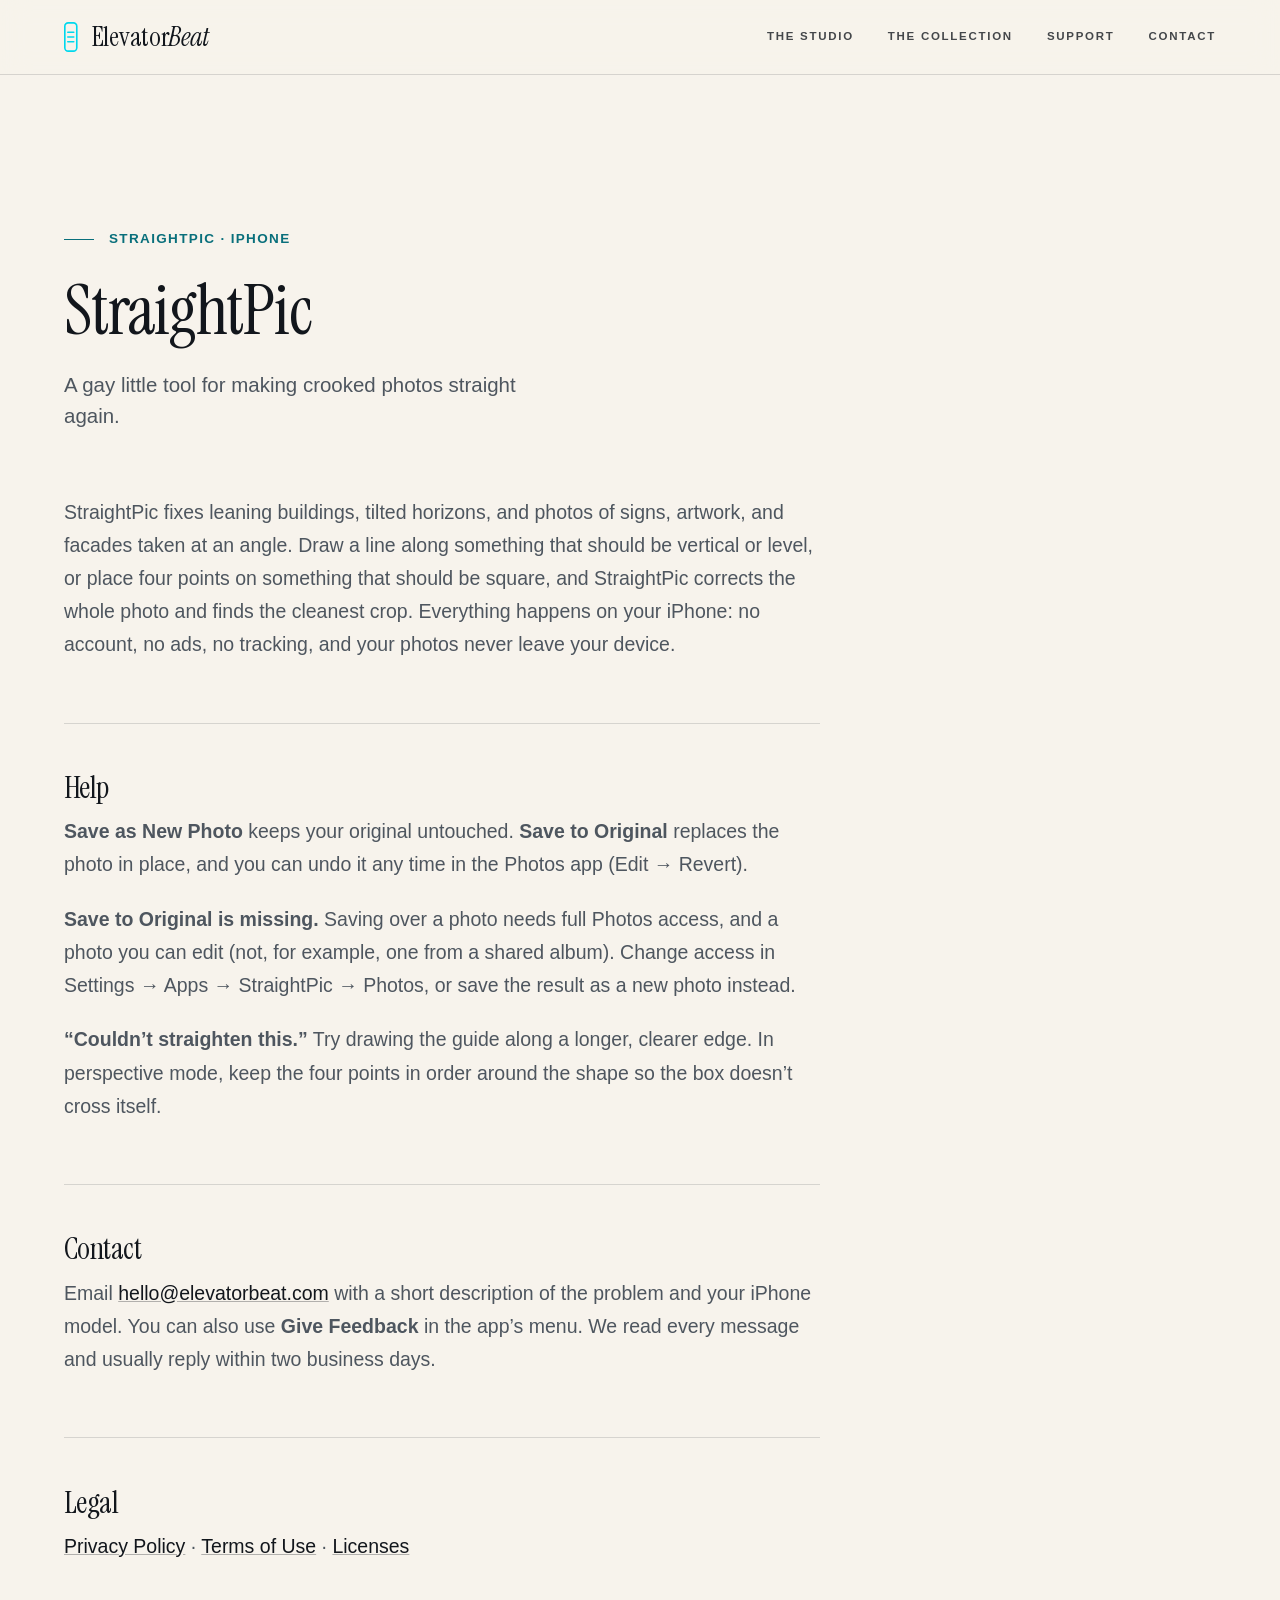
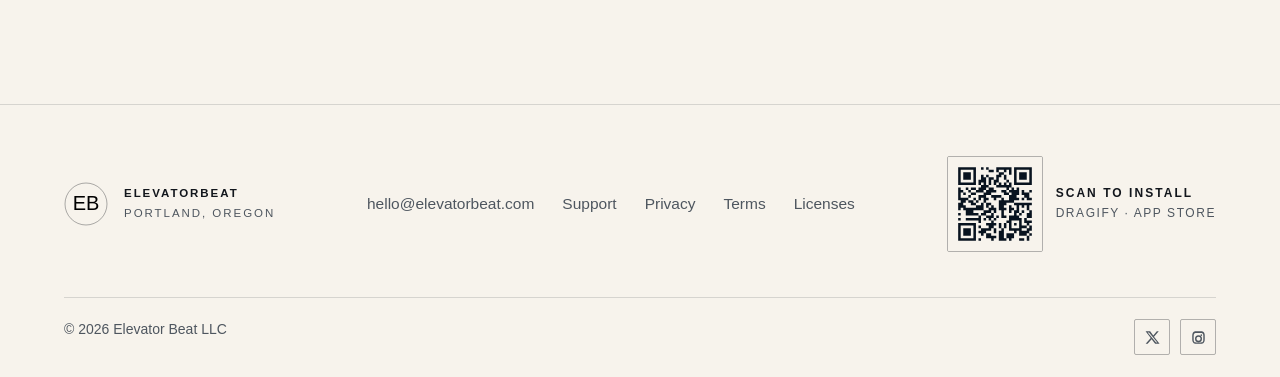
==== straightpic/index.html @ 381d7d74 "StraightPic launch: add product/support page, drop pre-release wording Co-Authored-By: Claude Opus 5" ====
<!doctype html>
<html lang="en">
<head>
  <meta charset="utf-8">
  <meta name="viewport" content="width=device-width, initial-scale=1">
  <meta name="description" content="StraightPic straightens crooked photos on your iPhone: leaning buildings, tilted horizons, skewed perspective. Help, contact, and legal.">
  <title>StraightPic — ElevatorBeat</title>
  <link rel="canonical" href="https://elevatorbeat.com/straightpic/">
  <link rel="icon" type="image/svg+xml" href="../assets/favicon.svg">
  <link rel="apple-touch-icon" href="../assets/apple-touch-icon.png">
  <meta name="theme-color" content="#F7F3EC">
  <meta property="og:type" content="website">
  <meta property="og:url" content="https://elevatorbeat.com/straightpic/">
  <meta property="og:site_name" content="ElevatorBeat">
  <meta property="og:title" content="StraightPic">
  <meta property="og:description" content="A gay little tool for making crooked photos straight again.">
  <meta property="og:image" content="https://elevatorbeat.com/assets/og-image.jpg">
  <meta property="og:image:width" content="1200">
  <meta property="og:image:height" content="630">
  <meta name="twitter:card" content="summary_large_image">
  <meta name="twitter:title" content="StraightPic">
  <meta name="twitter:description" content="A gay little tool for making crooked photos straight again.">
  <meta name="twitter:image" content="https://elevatorbeat.com/assets/og-image.jpg">
  <link rel="preload" as="font" type="font/woff2" href="../assets/fonts/instrument-serif-latin.woff2" crossorigin>
  <link rel="stylesheet" href="../styles.css?v=20260804a">
  <script defer src="../script.js?v=20260804a"></script>
</head>
<body>
  <a class="skip-link" href="#main">Skip to content</a>

  <header class="site-header is-solid" data-header>
    <div class="container nav-shell">
      <a class="brand" href="../index.html" aria-label="ElevatorBeat home">
        <svg class="brand-mark" viewBox="0 0 20 44" fill="none" stroke="var(--cyan)"
             stroke-width="2.4" stroke-linecap="round" aria-hidden="true">
          <rect x="1.2" y="1.2" width="17.6" height="41.6" rx="5"/>
          <path d="M5.6 15h8.8M5.6 22h8.8M5.6 29h8.8"/>
        </svg>
        <span class="brand-name">Elevator<em>Beat</em></span>
      </a>
      <button class="menu-toggle" type="button" aria-expanded="false" aria-controls="site-nav" data-menu-toggle>
        <span></span><span></span><span></span>
        <span class="sr-only">Open navigation</span>
      </button>
      <nav class="site-nav" id="site-nav" aria-label="Primary navigation" data-nav>
        <a href="../index.html#studio">The studio</a>
        <a href="../index.html#collection">The collection</a>
        <a href="../support.html">Support</a>
        <a href="../contact.html">Contact</a>
      </nav>
    </div>
  </header>

  <main id="main">
    <section class="page-hero">
      <div class="container">
        <p class="eyebrow">StraightPic &middot; iPhone</p>
        <h1 class="display-l">StraightPic</h1>
        <p class="lede">A gay little tool for making crooked photos straight again.</p>
      </div>
    </section>

    <section class="page-body container">
      <p>StraightPic fixes leaning buildings, tilted horizons, and photos of signs, artwork, and facades taken at an angle. Draw a line along something that should be vertical or level, or place four points on something that should be square, and StraightPic corrects the whole photo and finds the cleanest crop. Everything happens on your iPhone: no account, no ads, no tracking, and your photos never leave your device.</p>

      <h2 id="help">Help</h2>
      <p><strong>Save as New Photo</strong> keeps your original untouched. <strong>Save to Original</strong> replaces the photo in place, and you can undo it any time in the Photos app (Edit &rarr; Revert).</p>
      <p><strong>Save to Original is missing.</strong> Saving over a photo needs full Photos access, and a photo you can edit (not, for example, one from a shared album). Change access in Settings &rarr; Apps &rarr; StraightPic &rarr; Photos, or save the result as a new photo instead.</p>
      <p><strong>&ldquo;Couldn&rsquo;t straighten this.&rdquo;</strong> Try drawing the guide along a longer, clearer edge. In perspective mode, keep the four points in order around the shape so the box doesn&rsquo;t cross itself.</p>

      <h2 id="contact">Contact</h2>
      <p>Email <a href="mailto:hello@elevatorbeat.com">hello@elevatorbeat.com</a> with a short description of the problem and your iPhone model. You can also use <strong>Give Feedback</strong> in the app&rsquo;s menu. We read every message and usually reply within two business days.</p>

      <h2 id="legal">Legal</h2>
      <p><a href="privacy/">Privacy Policy</a> &middot; <a href="terms/">Terms of Use</a> &middot; <a href="open-source/">Licenses</a></p>
    </section>
  </main>

  <footer class="site-footer">
    <div class="container footer-bar">
      <a class="footer-brand" href="../index.html">
        <svg class="monogram" viewBox="0 0 44 44" aria-hidden="true">
          <circle cx="22" cy="22" r="21" fill="none" stroke="currentColor" stroke-opacity=".34"/>
          <text x="22" y="27.6" text-anchor="middle">EB</text>
        </svg>
        <span class="footer-brand-text">
          ElevatorBeat
          <span>Portland, Oregon</span>
        </span>
      </a>

      <nav class="footer-links" aria-label="Footer">
        <a href="mailto:hello@elevatorbeat.com">hello@elevatorbeat.com</a>
        <a href="../support.html">Support</a>
        <a href="privacy/">Privacy</a>
        <a href="terms/">Terms</a>
        <a href="open-source/">Licenses</a>
      </nav>

      <!-- Same href twice: the button for a phone, the code for a desk.
           See "The install action" in styles.css. -->
      <a class="btn btn-outline btn-sm footer-action install-btn" href="https://apps.apple.com/us/app/dragify-drag-queen-face-swap/id6756401226" target="_blank" rel="noopener">
        <svg class="apple-icon" viewBox="0 0 384 512" aria-hidden="true"><path d="M318.7 268.7c-.2-36.7 16.4-64.4 50-84.8-18.8-26.9-47.2-41.7-84.7-44.6-35.5-2.8-74.3 20.7-88.5 20.7-15 0-49.4-19.7-76.4-19.7C63.3 141.2 4 184.8 4 273.5q0 39.3 14.4 81.2c12.8 36.7 59 126.7 107.2 125.2 25.2-.6 43-17.9 75.8-17.9 31.8 0 48.3 17.9 76.4 17.9 48.6-.7 90.4-82.5 102.6-119.3-65.2-30.7-61.7-90-61.7-91.9zm-56.6-164.2c27.3-32.4 24.8-61.9 24-72.5-24.1 1.4-52 16.4-67.9 34.9-17.5 19.8-27.8 44.3-25.6 71.9 26.1 2 49.9-11.4 69.5-34.3z"/></svg>
        App Store <span aria-hidden="true">&nearr;</span>
      </a>
      <a class="footer-action install-qr" href="https://apps.apple.com/us/app/dragify-drag-queen-face-swap/id6756401226" target="_blank" rel="noopener">
        <img src="../assets/img/qr-dragify.svg" width="96" height="96" alt="" loading="lazy">
        <span class="install-qr-text">Scan to install<span>Dragify &middot; App&nbsp;Store</span></span>
      </a>
    </div>
    <div class="container footer-bottom">
      <p>&copy; 2026 Elevator Beat LLC</p>
      <div class="footer-social">
        <a href="https://x.com/elevatorbeat" target="_blank" rel="noopener" aria-label="ElevatorBeat on X">
          <svg viewBox="0 0 24 24" aria-hidden="true"><path d="M18.9 2H22l-7.6 8.7L23.3 22h-7.1l-5.6-7.3L4.2 22H1l8.2-9.4L.9 2H8.2l5 6.7L18.9 2Zm-1.2 18h1.9L6.4 4H4.3l13.4 16Z"/></svg>
        </a>
        <a href="https://instagram.com/elevatorbeat" target="_blank" rel="noopener" aria-label="ElevatorBeat on Instagram">
          <svg viewBox="0 0 24 24" aria-hidden="true"><path d="M12 2c2.7 0 3.06.01 4.12.06 1.06.05 1.79.22 2.43.47.66.26 1.22.6 1.77 1.16.5.5.87 1.05 1.16 1.77.25.64.42 1.37.47 2.43C21.99 8.94 22 9.3 22 12s-.01 3.06-.06 4.12c-.05 1.06-.22 1.79-.47 2.43a4.9 4.9 0 0 1-1.16 1.77c-.5.5-1.05.87-1.77 1.16-.64.25-1.37.42-2.43.47C14.94 21.99 14.58 22 12 22s-3.06-.01-4.12-.06c-1.06-.05-1.79-.22-2.43-.47a4.9 4.9 0 0 1-1.77-1.16 4.9 4.9 0 0 1-1.16-1.77c-.25-.64-.42-1.37-.47-2.43C2.01 15.06 2 14.7 2 12s.01-3.06.06-4.12c.05-1.06.22-1.79.47-2.43a4.9 4.9 0 0 1 1.16-1.77c.5-.5 1.05-.87 1.77-1.16.64-.25 1.37-.42 2.43-.47C8.94 2.01 9.3 2 12 2Zm0 2.7c-2.65 0-2.98.01-4.02.06-.87.04-1.34.18-1.65.3-.42.16-.71.36-1.02.67-.31.31-.5.6-.67 1.02-.12.31-.26.78-.3 1.65-.05 1.04-.06 1.37-.06 4.02s.01 2.98.06 4.02c.04.87.18 1.34.3 1.65.16.42.36.71.67 1.02.31.31.6.5 1.02.67.31.12.78.26 1.65.3 1.04.05 1.37.06 4.02.06s2.98-.01 4.02-.06c.87-.04 1.34-.18 1.65-.3.42-.16.71-.36 1.02-.67.31-.31.5-.6.67-1.02.12-.31.26-.78.3-1.65.05-1.04.06-1.37.06-4.02s-.01-2.98-.06-4.02c-.04-.87-.18-1.34-.3-1.65a2.7 2.7 0 0 0-.67-1.02 2.7 2.7 0 0 0-1.02-.67c-.31-.12-.78-.26-1.65-.3-1.04-.05-1.37-.06-4.02-.06Zm0 3.7a5.6 5.6 0 1 1 0 11.2 5.6 5.6 0 0 1 0-11.2Zm0 2.3a3.3 3.3 0 1 0 0 6.6 3.3 3.3 0 0 0 0-6.6Zm5.8-2.5a1.3 1.3 0 1 1-2.6 0 1.3 1.3 0 0 1 2.6 0Z"/></svg>
        </a>
      </div>
    </div>
  </footer>
</body>
</html>
---- styles.css ----
/* ==========================================================================
   ElevatorBeat — one design system for the whole site.

   THE STRUCTURAL DECISION
   -----------------------
   The page has two grounds, not one. Warm white is the primary canvas: it is
   where the work is explained, catalogued and read. Midnight is reserved for
   the architecture — full-frame, edge to edge, cut like film.

   Both are expressed through THE SAME custom properties. `:root` carries the
   paper palette; `.on-dark` overrides those properties in place. Every
   component below — eyebrows, rules, captions, buttons, plates, the rail —
   reads `var(--ground)` / `var(--text)` / `var(--accent)` and therefore works
   on either ground with no duplicate rulesets. Adding a section means picking
   a ground, not writing a second theme.

   Cyan is an annotation, not a brand wash: hairlines, ticks, the compare
   handle, the rail car, focus rings. On paper the primary button is ink,
   because a cyan button on cream is a SaaS reflex, not a studio one. Copper
   comes out of the elevator lighting and appears only as rules and numerals.
   Anything else saturated on this page is product artwork.
   ========================================================================== */

/* Instrument Serif, self-hosted (SIL Open Font License 1.1) — headlines only.
   Two 15 KB files rather than a webfont service: no third-party connection on
   the critical path, and the display face is the only thing that needs one.
   Body copy uses the platform UI sans, which is already resident. */
@font-face {
  font-family: "Instrument Serif";
  font-style: normal;
  font-weight: 400;
  font-display: swap;
  src: url("assets/fonts/instrument-serif-latin.woff2") format("woff2");
  unicode-range: U+0000-00FF, U+0131, U+0152-0153, U+02BB-02BC, U+02C6, U+02DA,
    U+02DC, U+2000-206F, U+2074, U+20AC, U+2122, U+2191, U+2193, U+2212, U+2215, U+FEFF, U+FFFD;
}
@font-face {
  font-family: "Instrument Serif";
  font-style: italic;
  font-weight: 400;
  font-display: swap;
  src: url("assets/fonts/instrument-serif-latin-italic.woff2") format("woff2");
  unicode-range: U+0000-00FF, U+0131, U+0152-0153, U+02BB-02BC, U+02C6, U+02DA,
    U+02DC, U+2000-206F, U+2074, U+20AC, U+2122, U+2191, U+2193, U+2212, U+2215, U+FEFF, U+FFFD;
}

:root {
  --font-display: "Instrument Serif", Georgia, "Times New Roman", serif;
  --font-sans: -apple-system, BlinkMacSystemFont, "Segoe UI", Roboto,
    "Helvetica Neue", Arial, sans-serif;

  /* ---- PAPER (primary) ----
     Warm white, never #fff — #fff next to these paintings reads as a hole in
     the page. --ground-sink is the one step down, for quiet panels. */
  --ground: #F7F3EC;
  --ground-sink: #EFE8DD;
  --text: #12161C;              /* 16.3:1 on --ground */
  --text-soft: #4E565F;         /*  6.6:1 on --ground */
  --accent: #096F7B;            /*  5.3:1 on --ground */
  --accent-solid: #12161C;
  --accent-solid-text: #F7F3EC;
  --accent-solid-hover: #2C3440;
  --line: rgba(18, 22, 28, .14);
  --line-strong: rgba(18, 22, 28, .30);

  /* Copper, off the elevator's amber lighting. Rules and numerals only —
     never a fill, never a button, never type at reading size. */
  --copper: #A8672F;

  /* Fixed midnight values, for the places that need dark regardless of the
     current ground (scrims, the arrival header). */
  --midnight: #08131F;
  --midnight-deep: #050C15;
  --ivory: #F3ECE1;
  --cyan: #00D8ED;

  --container: 1240px;
  --page-x: clamp(22px, 5vw, 76px);
  --section-y: clamp(96px, 11vw, 190px);
  --radius: 2px;                /* editorial, not app-store rounded */

  --ease: cubic-bezier(.22, .61, .36, 1);
}

/* ---- MIDNIGHT ----
   Same properties, different values. Everything downstream just works. */
.on-dark {
  --ground: #08131F;
  --ground-sink: #050C15;
  --text: #F3ECE1;              /* 15.9:1 on --ground */
  --text-soft: #A9BACA;         /*  9.4:1 on --ground */
  --accent: #00D8ED;            /* 10.7:1 on --ground */
  /* Ivory, NOT cyan. A big cyan rectangle over a photograph is the generic
     CTA reflex the rest of this system exists to avoid; cyan stays a hairline
     annotation on both grounds, and the solid action is simply the inverse of
     whatever it sits on. */
  --accent-solid: #F3ECE1;
  --accent-solid-text: #050C15;
  --accent-solid-hover: #FFFFFF;
  --line: rgba(243, 236, 225, .16);
  --line-strong: rgba(243, 236, 225, .30);
  --copper: #E0A86A;

  background: var(--ground);
  color: var(--text);
}

*, *::before, *::after { box-sizing: border-box; }
html { scroll-behavior: smooth; -webkit-text-size-adjust: 100%; }
[id] { scroll-margin-top: 96px; }

body {
  margin: 0;
  background: var(--ground);
  color: var(--text);
  font-family: var(--font-sans);
  /* Body copy is information, not texture. At 19/1.62 the reading sizes on this
     page sat close enough to the captions and metadata that a paragraph read as
     another band of grey; a step up in size and a longer leading is what
     separates the two. */
  font-size: 20px;
  line-height: 1.7;
  -webkit-font-smoothing: antialiased;
  -moz-osx-font-smoothing: grayscale;
  /* Nothing on this page is allowed to push the document sideways. */
  overflow-x: clip;
}
img, svg, picture { display: block; max-width: 100%; }
a { color: inherit; }
p { margin: 0 0 1.1em; }
p:last-child { margin-bottom: 0; }
button, a { -webkit-tap-highlight-color: transparent; }

/* ---------- Display tiers ----------
   Four sizes, used deliberately. Tier is chosen by the job a headline is doing,
   not by its heading level, so the semantic outline stays honest.

   The largest tier is spent ONCE per page, on the h1. Used three or four times
   it stops being emphasis and becomes the page's default voice, which is how a
   hierarchy flattens while every individual headline still looks handsome. */
h1, h2, h3, h4 {
  font-family: var(--font-display);
  font-weight: 400;
  line-height: 1.03;
  letter-spacing: -.018em;
  margin: 0 0 .34em;
  text-wrap: balance;
}
.display-xl { font-size: clamp(54px, 8.4vw, 124px); line-height: .98; letter-spacing: -.026em; }
.display-l  { font-size: clamp(40px, 5.4vw, 74px); }
.display-m  { font-size: clamp(32px, 3.5vw, 52px); }
.display-s  { font-size: clamp(23px, 2vw, 29px); line-height: 1.2; letter-spacing: -.008em; }

.lede {
  font-size: clamp(20px, 1.6vw, 25px);
  line-height: 1.5;
  color: var(--text-soft);
  max-width: 44ch;
}
/* 58ch at 19px was a comfortable measure; at 20px it is a long one, so the
   measure comes in as the size goes up. */
.body-copy { max-width: 54ch; color: var(--text-soft); }
.body-copy strong { color: var(--text); font-weight: 600; }

/* Section label. The cyan tick is the smallest instance of the rail motif —
   it marks anywhere the page starts a new floor. */
.eyebrow {
  display: flex;
  align-items: center;
  gap: 15px;
  margin: 0 0 24px;
  font-size: 13.5px;
  font-weight: 600;
  letter-spacing: .1em;
  text-transform: uppercase;
  color: var(--accent);
}
.eyebrow::before {
  content: "";
  flex: none;
  width: 30px;
  height: 1px;
  background: currentColor;
}
.on-dark .eyebrow::before { box-shadow: 0 0 8px rgba(0, 216, 237, .5); }

/* Gallery-label caption. One treatment for every caption on the site, so a
   drag portrait, an architectural frame and a product shot are all annotated
   the same way. */
.caption {
  margin: 14px 0 0;
  font-size: 16px;
  line-height: 1.45;
  color: var(--text-soft);
}
.caption b {
  display: block;
  font-weight: 600;
  font-size: 13.5px;
  letter-spacing: .1em;
  text-transform: uppercase;
  color: var(--text);
}

.container {
  width: min(calc(100% - (2 * var(--page-x))), var(--container));
  margin-inline: auto;
}
.section { padding-block: var(--section-y); }

/* ---------- Accessibility helpers ---------- */
.skip-link {
  position: fixed;
  left: 16px;
  top: 12px;
  z-index: 1000;
  transform: translateY(-180%);
  background: var(--cyan);
  color: var(--midnight-deep);
  padding: 12px 18px;
  border-radius: var(--radius);
  font-weight: 700;
  text-decoration: none;
  transition: transform .2s var(--ease);
}
.skip-link:focus { transform: translateY(0); }
.sr-only {
  position: absolute;
  width: 1px;
  height: 1px;
  padding: 0;
  margin: -1px;
  overflow: hidden;
  clip: rect(0, 0, 0, 0);
  white-space: nowrap;
  border: 0;
}
a:focus-visible,
button:focus-visible,
input:focus-visible,
textarea:focus-visible {
  outline: 2px solid var(--accent);
  outline-offset: 3px;
  border-radius: var(--radius);
}

/* ==========================================================================
   THE PLATE — the one image component
   --------------------------------------------------------------------------
   Every photograph on the site goes through this. The rules are not stylistic
   preferences; each one closes a specific way that a rounded image leaks white
   pixels at its corners:

   - The radius and `overflow: hidden` are on the SAME element. Split across a
     wrapper and a child, the child's square corners poke out of the parent's
     round ones.
   - No border. A 1px stroke plus a radius is precisely where the corner seam
     comes from, because the stroke and the clip antialias on different
     subpixel boundaries. Separation comes from the ground instead.
   - The background is the current ground, so if a sub-pixel of the wrapper
     ever shows through, it is invisible rather than a bright triangle. It is
     never white on a dark section, because `--ground` follows `.on-dark`.
   - `aspect-ratio` makes the box height deterministic, so it always agrees
     with the intrinsic ratio of the file inside it and the image never has to
     letterbox.
   - `isolation: isolate` keeps the clip in its own stacking context, so a
     transform on a sibling can't promote the child out of the clip.

   Full-frame cinematic images set `--plate-radius: 0` — editorial photography
   is not a card.
   ========================================================================== */
.plate {
  position: relative;
  overflow: hidden;
  border-radius: var(--plate-radius, var(--radius));
  background: var(--ground);
  isolation: isolate;
}
.plate > img,
.plate > picture > img {
  width: 100%;
  height: 100%;
  object-fit: cover;
  object-position: var(--focus, 50% 50%);
}
.plate > picture { width: 100%; height: 100%; }

/* A screenshot is the one kind of picture on this site that must not be
   cropped: a phone screen cut to a gallery ratio loses the row that proves it
   is an interface. So the plate takes the capture's own ratio, passed in as
   --ratio, and the radius comes up to something that reads as a device rather
   than as a print. */
.plate--screen {
  aspect-ratio: var(--ratio, 3 / 4);
  --plate-radius: 14px;
  background: var(--ground-sink);
}

/* ---------- Buttons — one system, three weights ----------
   Every action on the site is tracked uppercase at one size. That is what makes
   a button read as building signage rather than as a web control, and it is why
   the label never needs to be bigger to carry weight — the letterspacing does
   the work.

   SOLID is spent once per page, on the arrival. OUTLINE is the working action
   everywhere else: a hairline box, which is the same annotation vocabulary as
   the rail and the plan drawing. QUIET is a text action with a rule under it.

   All three invert per ground through --accent-solid / --text / --line-strong,
   so there is one button system, not a light set and a dark set. */
.button-row {
  display: flex;
  flex-wrap: wrap;
  align-items: center;
  gap: 16px;
  margin-top: 38px;
}
.btn {
  display: inline-flex;
  align-items: center;
  justify-content: center;
  gap: 11px;
  min-height: 54px;
  padding: 0 28px;
  border: 1px solid transparent;
  border-radius: var(--radius);
  font-family: var(--font-sans);
  font-size: 13px;
  font-weight: 600;
  letter-spacing: .13em;
  text-transform: uppercase;
  text-decoration: none;
  cursor: pointer;
  transition: background .18s var(--ease), border-color .18s var(--ease),
    color .18s var(--ease);
}
.btn-primary {
  background: var(--accent-solid);
  color: var(--accent-solid-text);
}
.btn-primary:hover { background: var(--accent-solid-hover); }

/* The working action. Hairline box, current ground's ink, and on hover the
   border comes up to full strength rather than the box filling in — the same
   restraint as the quiet action's rule. */
.btn-outline {
  background: none;
  border-color: var(--line-strong);
  color: var(--text);
}
.btn-outline:hover { border-color: var(--text); }

/* Row-scale actions: the directory at the ground floor and the footer bar,
   where a 54px control would out-weigh the row it sits in. */
.btn-sm {
  min-height: 42px;
  padding: 0 18px;
  font-size: 11.5px;
  letter-spacing: .12em;
}

/* The quiet action. Its underline is the rail again: a hairline that grows
   from the left rather than a border that switches on. */
.btn-quiet {
  position: relative;
  min-height: 54px;
  padding: 0 2px;
  background: none;
  border: 0;
  color: var(--text);
  font-family: var(--font-sans);
  font-size: 13px;
  font-weight: 600;
  letter-spacing: .13em;
  text-transform: uppercase;
  text-decoration: none;
  display: inline-flex;
  align-items: center;
  gap: 11px;
  cursor: pointer;
}
.btn-quiet::after {
  content: "";
  position: absolute;
  left: 0;
  right: 0;
  bottom: 16px;
  height: 1px;
  background: currentColor;
  opacity: .4;
  transform: scaleX(1);
  transform-origin: left;
  transition: opacity .18s var(--ease);
}
.btn-quiet:hover::after { opacity: 1; }
.btn svg { flex: none; fill: currentColor; }
/* The Apple glyph is 384×512 — held to its own ratio so it isn't stretched. */
.apple-icon { width: 16px; height: 21.3px; margin-top: -2px; }

/* An app that hasn't shipped. A real focusable button rather than a dead link,
   swapping its label to "Coming soon" on hover and keyboard focus. Both labels
   share one grid cell, so the width is the longer of the two and nothing
   reflows. It keeps the outline the shipped app's action has — the two rooms
   must be labelled on identical terms — but goes soft and loses the hover
   brightening, because a phone has no hover and a control that looks live for
   something undownloadable is the failure to avoid. */
.btn-upcoming {
  cursor: default;
  color: var(--text-soft);
  border-color: var(--line);
}
.btn-outline.btn-upcoming:hover { border-color: var(--line); }
.button-label { display: grid; }
.button-label > span { grid-area: 1 / 1; transition: opacity .16s var(--ease); }
.button-label-hover { opacity: 0; }
.btn-upcoming:hover .button-label-rest,
.btn-upcoming:focus-visible .button-label-rest { opacity: 0; }
.btn-upcoming:hover .button-label-hover,
.btn-upcoming:focus-visible .button-label-hover { opacity: 1; }

/* ---------- Motion ----------
   Two gestures on arrival. Copy rises 12px as it enters; full-frame
   architecture settles from 1.03 to 1 — an elevator arriving at a floor, not a
   parallax effect. Everything here is disabled under prefers-reduced-motion.

   The gallery's aperture is the third and last piece of motion on the page, and
   it is not a gesture: it is a window that travels with the scroll over a wall
   that never moves. See THE APERTURE below. */
.js .reveal {
  opacity: 0;
  transform: translateY(12px);
  transition: opacity .8s var(--ease), transform .8s var(--ease);
  transition-delay: var(--delay, 0ms);
}
.js .reveal.is-visible { opacity: 1; transform: none; }

.js .chapter-media { transform: scale(1.03); transition: transform 1.6s var(--ease); }
.js .chapter.is-visible .chapter-media { transform: none; }

@media (prefers-reduced-motion: reduce) {
  html { scroll-behavior: auto; }
  .js .reveal,
  .js .chapter-media,
  .js .chapter.is-visible .chapter-media {
    opacity: 1;
    transform: none;
    transition: none;
  }
  .button-label > span,
  .site-nav a::after,
  .btn-quiet::after { transition: none; }
}

/* ==========================================================================
   THE RAIL — the page's elevator floor indicator
   --------------------------------------------------------------------------
   A hairline in the window's left gutter with a lit segment tracking scroll
   position, a tick at the top of every chapter, and — above 1400px — the
   numbered floors named: 01 STUDIO, 02 GALLERY, 03 GALLERY, GF GROUND FLOOR.
   Those are the same labels the sections carry in the markup and the same ones
   the directory repeats at the end, which is the point: the page has ONE
   numbering system and it belongs to the building.

   The stops are in PAGE order, top to bottom, not in building order. A real
   panel would put the top floor at the top, but this one has a car on it that
   tracks scroll, and a car that runs backwards up a panel while the reader
   scrolls down is an indicator that lies. Ordering follows the thing being
   indicated.

   It carries nothing you can't already see, which is why it is aria-hidden, and
   it is only built above 1100px where there is gutter to spare.

   It is `position: fixed`, so it crosses both grounds as you scroll. script.js
   therefore stamps data-ground on it from whichever ground is under the probe
   line, and the hairline, ticks and labels follow. The cyan car reads on either
   ground and never changes.
   ========================================================================== */
.rail {
  position: fixed;
  left: 32px;
  top: 0;
  bottom: 0;
  z-index: 15;
  width: 1px;
  background: rgba(18, 22, 28, .18);
  pointer-events: none;
  transition: background .3s var(--ease);
}
.rail[data-ground="dark"] { background: rgba(243, 236, 225, .18); }

.rail-tick {
  position: absolute;
  left: -3px;
  width: 7px;
  height: 1px;
  background: rgba(18, 22, 28, .34);
  transition: background .3s var(--ease);
}
.rail[data-ground="dark"] .rail-tick { background: rgba(243, 236, 225, .34); }
/* A floor gets a longer tick than a plain chapter break: the panel has stops
   and it also has travel between them. */
.rail-tick.is-floor { left: -5px; width: 11px; background: rgba(18, 22, 28, .5); }
.rail[data-ground="dark"] .rail-tick.is-floor { background: rgba(243, 236, 225, .5); }

/* The floor plate: numeral over name, tracked, hairline-quiet. Only rendered
   where there is genuinely room for it. */
.rail-floor {
  position: absolute;
  left: 15px;
  transform: translateY(-50%);
  font-family: var(--font-sans);
  font-size: 9.5px;
  font-weight: 600;
  line-height: 1.5;
  letter-spacing: .16em;
  text-transform: uppercase;
  white-space: nowrap;
  color: rgba(18, 22, 28, .34);
  transition: color .3s var(--ease);
}
/* Over a photograph the plate needs a little separation to stay readable — the
   observation band is a bright rust sky right where 01 and 02 sit. */
.rail[data-ground="dark"] .rail-floor {
  color: rgba(243, 236, 225, .42);
  text-shadow: 0 1px 3px rgba(5, 12, 21, .55);
}
/* The numeral is the one copper thing in the gutter, matching every other
   numeral on the site. */
.rail-floor b { display: block; font-weight: 600; color: var(--copper); opacity: .9; }
.rail[data-ground="dark"] .rail-floor b { color: #E0A86A; }

.rail-car {
  position: absolute;
  left: 0;
  width: 1px;
  height: 78px;
  top: var(--rail-pos, 0px);
  background: linear-gradient(to bottom,
      rgba(0, 216, 237, 0), var(--cyan) 45%, rgba(0, 216, 237, 0));
  box-shadow: 0 0 14px rgba(0, 216, 237, .7);
}
@media (max-width: 1099px) { .rail { display: none; } }
/* The numeral needs the gutter to itself; below 1400px the centred container
   reaches back far enough that a floor plate would be drawn under the first
   words of every line. */
@media (max-width: 1399px) { .rail-floor { display: none; } }
/* And the NAME needs about 90px more. Between 1400 and 1575 the container is
   pushed off centre to give it that room (see the .container override in the
   responsive section); from 1576 up, a centred 1240px container clears the panel
   on its own and nothing needs shifting. */

/* ==========================================================================
   Header
   Transparent over the arrival image; on scroll it detaches into a solid
   paper bar. Subpages have no photographic arrival, so they ship .is-solid
   from the markup and start in the scrolled appearance.
   ========================================================================== */
.site-header {
  position: absolute;
  inset: 0 0 auto;
  z-index: 20;
  padding: 24px 0;
  border-bottom: 1px solid transparent;
  color: var(--ivory);
  transition: background .25s var(--ease), padding .25s var(--ease),
    border-color .25s var(--ease), color .25s var(--ease);
}
.site-header.is-scrolled,
.site-header.is-solid {
  position: fixed;
  padding: 14px 0;
  background: rgba(247, 243, 236, .90);
  backdrop-filter: blur(14px);
  border-bottom-color: rgba(18, 22, 28, .14);
  color: var(--text);
}
.site-header.is-solid { position: sticky; }

.nav-shell {
  display: flex;
  align-items: center;
  justify-content: space-between;
  gap: 24px;
}
.brand {
  display: inline-flex;
  align-items: center;
  gap: 14px;
  color: inherit;
  text-decoration: none;
  font-family: var(--font-display);
  font-size: 27px;
  letter-spacing: -.01em;
}
/* The car drawn as a line rather than a slab: a single cyan weight for the
   shell and the three floor indicators, so the mark reads at the same
   optical density as the serif beside it instead of shouting over it. It
   stands taller than the cap height — the car passes the floor it names. */
.brand-mark { width: 13.6px; height: 30px; flex: none; }
/* The name is one flex item, not two. .brand is a flex container, so an
   unwrapped <em> would be laid out beside "Elevator" with the 14px mark gap
   between them — the name would read as two words no matter how it is kerned. */
.brand-name { white-space: nowrap; }
/* Beat is the half of the name that moves. The italic B carries a wide left
   sidebearing, which on top of the roman r's own still opens a hairline
   word space — hence the kern. */
.brand-name em { font-style: italic; margin-left: -.045em; }

.site-nav { display: flex; align-items: center; gap: 34px; }
.site-nav a {
  position: relative;
  color: inherit;
  text-decoration: none;
  font-size: 11.5px;
  font-weight: 600;
  letter-spacing: .15em;
  text-transform: uppercase;
  opacity: .78;
  transition: opacity .18s var(--ease);
}
.site-nav a:hover,
.site-nav a[aria-current="page"] { opacity: 1; }
/* The only nav decoration: a 1px cyan underline, i.e. the rail again. */
.site-nav a::after {
  content: "";
  position: absolute;
  left: 0;
  right: 0;
  bottom: -7px;
  height: 1px;
  background: var(--cyan);
  transform: scaleX(0);
  transform-origin: left;
  transition: transform .22s var(--ease);
}
.site-header.is-scrolled .site-nav a::after,
.site-header.is-solid .site-nav a::after { background: var(--accent); }
.site-nav a:hover::after,
.site-nav a[aria-current="page"]::after { transform: scaleX(1); }

.menu-toggle {
  display: none;
  flex-direction: column;
  justify-content: center;
  gap: 5px;
  width: 46px;
  height: 46px;
  background: none;
  border: 1px solid currentColor;
  border-radius: var(--radius);
  color: inherit;
  opacity: .5;
  cursor: pointer;
}
.menu-toggle span {
  display: block;
  width: 20px;
  height: 1px;
  margin-inline: auto;
  background: currentColor;
}

/* ==========================================================================
   CHAPTERS — full-frame architecture
   --------------------------------------------------------------------------
   The building is not decoration behind the content; it is where the studio
   works, so it gets the whole frame. Copy sits directly on it where the
   composition leaves somewhere quiet to put it.

   Scrims are cinematic lighting, not a uniform wash. Each modifier below is
   anchored to the corner its own copy occupies and fades to transparent well
   before the architecture it must not flatten. There is deliberately no
   default scrim: a chapter with no text gets none at all.
   ========================================================================== */
.chapter {
  position: relative;
  display: flex;
  overflow: hidden;
  /* Follows the chapter's own ground, so a light chapter never flashes
     midnight before its photograph arrives. */
  background: var(--ground-sink);
  isolation: isolate;
}
.chapter-media {
  position: absolute;
  inset: 0;
  z-index: 0;
  width: 100%;
  height: 100%;
}
/* <picture> is an inline wrapper by default, so an <img> inside it resolving
   `height: 100%` measures against the picture's own content height, not the
   chapter — which left every art-directed chapter's photograph sitting at its
   intrinsic height with bare ground underneath. It has to be told to fill. */
.chapter-media picture { display: block; width: 100%; height: 100%; }
.chapter-media img {
  width: 100%;
  height: 100%;
  object-fit: cover;
  object-position: var(--focus, 50% 50%);
}

/* The arrival photograph drifts slower than the copy stacked over it (script.js
   translates it on scroll), reading as depth rather than one flat plane moving
   as a unit. This wrapper overscans top and bottom by 8% so that drift always
   has real pixels to reveal — .chapter's overflow:hidden clips the excess, and
   the translate is capped in JS well inside that 8%, so an edge can never show. */
.parallax-media { position: absolute; inset: -8% 0; height: 116%; }
/* No width here on purpose. This element also carries .container, and a
   `width: 100%` would beat it — which is what silently pushed every chapter's
   copy out to the raw viewport edge instead of onto the site grid. */
.chapter-inner { position: relative; z-index: 2; }
.chapter::after {
  content: "";
  position: absolute;
  inset: 0;
  z-index: 1;
  pointer-events: none;
  background: var(--scrim, none);
}

/* Copy lower-left, over open ground. Radial so it stays a pool of shade under
   the type rather than a band across the picture. */
.scrim-bl {
  --scrim:
    radial-gradient(120% 90% at 6% 100%,
      rgba(5, 12, 21, .92) 0%, rgba(5, 12, 21, .74) 32%,
      rgba(5, 12, 21, .30) 58%, rgba(5, 12, 21, 0) 78%),
    linear-gradient(to top, rgba(5, 12, 21, .55) 0%, rgba(5, 12, 21, 0) 34%);
}
/* THE INVERTED SCRIM. The morning frame is the one chapter on the page that
   does not carry .on-dark, because darkening a pale morning sky enough to hold
   ivory type turns the morning into another dusk — the failure where every
   photograph on a site ends up the same dark scene.
   So this scrim LIFTS instead. Same component, same corner-anchored radial,
   warm white instead of midnight, and the type over it is near-black.

   The stops are set to the weakest lift that still clears AA against the actual
   pixels of house-day, measured at each element's own measure rather than across
   the whole band: eyebrow 4.86:1, body copy 5.34:1, headline 13.8:1. Lifting
   harder passes by more and costs the sky, which is the thing this chapter
   exists to keep — so do not raise these without re-measuring what it buys. */
.scrim-lift {
  --scrim:
    radial-gradient(105% 95% at 4% 46%,
      rgba(247, 243, 236, .94) 0%, rgba(247, 243, 236, .80) 30%,
      rgba(247, 243, 236, .34) 58%, rgba(247, 243, 236, 0) 76%);
}

.chapter--arrival {
  min-height: max(660px, 100svh);
  align-items: flex-end;
  padding-block: clamp(120px, 12vw, 160px) clamp(64px, 8vw, 110px);
}
/* The arrival headline shares its frame with the moon and the tower, and at the
   full display-xl size it ran to three lines and rode straight through both.
   Smaller and on a wider measure it breaks after "collective" and sits in the
   open sky — and the moon stays the thing the composition is built around. */
/* Two notches down from the raw display-xl and on a wider measure, so the
   headline breaks after "collective" and sits in the open sky in two lines. At
   the full size it ran to three and the third line crossed the pavilion. */
.chapter--arrival h1 { font-size: clamp(42px, 5vw, 76px); max-width: 20ch; }

/* The two interludes. Both are the same component sized to hold a short passage
   over the open third of their own painting, and neither is allowed to grow into
   a second full-height arrival — the arrival is the only chapter on the page that
   gets the whole window. */
.chapter--morning,
.chapter--observation {
  min-height: clamp(440px, 56vw, 660px);
  align-items: center;
  padding-block: clamp(72px, 8vw, 120px);
}
/* The morning frame is on paper, so its headline and body take the ink values
   the rest of the page's copy takes. Stated explicitly because this is the one
   chapter where a reader of the markup would reasonably expect .on-dark. */
.chapter--morning h2 { max-width: 20ch; }
.chapter--morning .body-copy { max-width: 34ch; }
.chapter--observation h2 { max-width: 22ch; }
.chapter--observation .body-copy { max-width: 42ch; }
/* The panorama is 2.33:1 and this chapter is nearer 2.6:1, so cover crops a
   little from top and bottom; anchoring high keeps the moon and the whole
   horizon, and gives away only foreground rock. */
.chapter--observation .chapter-media img { --focus: 50% 32%; }

.on-dark .chapter-inner .lede { color: rgba(243, 236, 225, .88); }
.on-dark .chapter-inner .body-copy { color: rgba(243, 236, 225, .84); }

/* ==========================================================================
   01 — THE STUDIO
   --------------------------------------------------------------------------
   Prose in the middle, flanked by the two other languages a studio describes
   a building in: a photograph of the room, and a survey annotation with a plan.
   Three columns rather than the usual two, because the annotation is genuinely
   a third kind of thing and folding it under the picture would make it a
   caption, which it is not.
   ========================================================================== */
.studio-grid {
  display: grid;
  grid-template-columns: minmax(0, 1.5fr) minmax(0, 1fr) minmax(0, .6fr);
  gap: clamp(36px, 4.5vw, 76px);
  align-items: start;
}
.studio-grid h2 { max-width: 13ch; }
.studio-grid .body-copy { margin-top: clamp(24px, 2.4vw, 34px); max-width: 46ch; }
.studio-figure { margin: 0; }

/* THE ARCH. The plate's own radius, passed through --plate-radius as a full
   compound value, so the rounding still lives on the same element as the clip —
   which is the entire reason .plate has no border (see the component above).
   The elliptical top echoes the pavilion's curved glass; the bottom stays at
   the site's 2px, because a shape closed at both ends is a lozenge, not a
   window. */
.arch {
  aspect-ratio: 3 / 4;
  --plate-radius: 50% 50% var(--radius) var(--radius) / 27% 27% var(--radius) var(--radius);
}

/* ---------- The survey annotation ----------
   Coordinates and a plan drawing, in the same hairline-and-tracked-numeral
   vocabulary as the rail. Cyan, because on this site cyan annotates and does
   not decorate. */
.survey { display: grid; gap: clamp(22px, 2.4vw, 34px); }
.survey-line {
  margin: 0;
  padding-top: 12px;
  border-top: 1px solid var(--accent);
  font-size: 10.5px;
  font-weight: 600;
  line-height: 1.85;
  letter-spacing: .16em;
  text-transform: uppercase;
}
.survey-line b { display: block; font-weight: 600; color: var(--accent); }
.survey-line span { display: block; color: var(--text-soft); }

.plan { border: 1px solid var(--line); padding: 14px 14px 11px; }
.plan svg { width: 100%; height: auto; }
.plan-line { stroke: var(--text-soft); stroke-width: .8; opacity: .55; }
/* The roof overhang: dashed, because it is above the floor being drawn — the
   convention that keeps two concentric circles from reading as a target. */
.plan-overhang {
  stroke: var(--text-soft);
  stroke-width: .6;
  stroke-dasharray: 5 4;
  opacity: .36;
}
.plan-core { stroke: var(--copper); stroke-width: 1.1; }
.plan-dot { fill: var(--accent); }
/* The construction lines a plan carries but does not emphasise. */
.plan-axis {
  stroke: var(--text-soft);
  stroke-width: .5;
  stroke-dasharray: 3 4;
  opacity: .3;
}
.plan-label {
  margin: 10px 0 0;
  font-size: 9.5px;
  font-weight: 600;
  letter-spacing: .15em;
  text-transform: uppercase;
  color: var(--text-soft);
}
.plan-label span { color: var(--line-strong); padding-inline: 4px; }

/* ==========================================================================
   THE ROOMS — Dragify and StraightPic, on identical terms
   --------------------------------------------------------------------------
   A wall label on the left and the evidence on the right. The two apps get
   different evidence, because a collection and a transform are not
   demonstrated the same way — but the label, the claim, the tag row, the action
   and the spacing are the same furniture in both, which is what makes them read
   as two rooms in one building rather than as two products on one page.
   ========================================================================== */
.room-grid {
  display: grid;
  /* 24rem, not 22: the tag row is three items and at 22rem the third wrapped to
     a line of its own on every room. */
  grid-template-columns: minmax(0, 24rem) minmax(0, 1fr);
  gap: clamp(40px, 5vw, 88px);
  align-items: start;
}
.room-label h2 { margin-bottom: .18em; }
/* The claim: what the app is for, at display scale but a tier down from its
   name. It is the only place on the page where the serif carries a full
   sentence, which is what stops the room from being a name and a paragraph. */
.room-claim {
  /* The display face, explicitly. The .display-* classes carry size only — the
     serif is attached to h1-h4 — so a <p> at a display tier renders in the sans
     unless it asks. Without this the claim and the paragraph under it were the
     same typeface at two sizes, which is a weaker distinction than the page
     needs at the exact point where it says what the app is for. */
  font-family: var(--font-display);
  margin: 0 0 clamp(20px, 2vw, 28px);
  color: var(--text);
  text-wrap: balance;
}
.room-label .body-copy { max-width: 38ch; }

/* ---------- The tag row ----------
   Platform, kind and status, with a 14px line-drawn glyph each. It replaces a
   four-cell ruled specification table: at this size the same three facts read
   in one pass, and the row can sit inside a directory row later without being
   redrawn as a second component. */
.tags {
  display: flex;
  flex-wrap: wrap;
  gap: 10px 22px;
  margin: clamp(26px, 3vw, 36px) 0 0;
  padding: 16px 0 0;
  border-top: 1px solid var(--line);
  list-style: none;
  font-size: 11.5px;
  font-weight: 600;
  letter-spacing: .12em;
  text-transform: uppercase;
  color: var(--text-soft);
}
.tags li { display: inline-flex; align-items: center; gap: 8px; }
.tags svg { flex: none; width: 15px; height: 15px; }
/* Stroked, never filled: these are diagram glyphs, the same drawing language as
   the plan and the rail. */
.tags .ic {
  fill: none;
  stroke: var(--accent);
  stroke-width: 1.5;
  stroke-linecap: round;
  stroke-linejoin: round;
}
/* ==========================================================================
   THE APERTURE — Dragify's evidence, behind a window that moves
   --------------------------------------------------------------------------
   NOTHING HERE IS COLOUR-CORRECTED, deliberately. These frames are what the app
   returns, so a saturation filter or a warm wash would be the site quietly
   misrepresenting the product to protect its own palette. Coherence comes from
   the ground, the gap and the grid instead.

   THE WALL DOES NOT SCROLL. `.mosaic` is a window cut in the page; the wall of
   twelve looks behind it is pinned to the VIEWPORT and never moves. So the page
   rises, the window climbs the wall, and not one queen travels a pixel — which
   is the opposite of a parallax layer, a thing that moves slower than the page
   rather than not at all. Frames are cut hard by the window's edge on purpose:
   an opening in a wall, not a carousel.

   ONE RATIO NOW. The old mosaic mixed 3:2 and 5:4 into the 2:3 so that three
   columns of different widths would finish level. Behind an aperture nothing
   has to finish level, so every frame goes back to the single ratio the app
   exports and no look is cropped at all.

   FOUR ROWS, AND THE MIDDLE TWO ARE THE POINT. Between entering at the bottom
   of the viewport and leaving at the top, the window sweeps a band of
   100vh + 2 × its own height — more than four rows of frames, so the script
   clamps at the wall's own edge and the wall drifts rather than climbing the
   whole band. Eighteen frames filled the band outright, but then no single look
   held the window for long. Twelve is the compromise: the six that carry the
   section sit in rows two and three, where the aperture is parked for most of
   the pass, and the rows above and below are never seen whole — they are cut by
   the window's edge at both ends, which is what makes the wall read as a piece
   of something larger rather than as a grid that happens to be six wide.

   The clamp is what keeps the midnight ground from ever showing through, so the
   wall must stay TALLER THAN THE APERTURE at every width. Four 2:3 frames are,
   by a wide margin.
   ========================================================================== */
.mosaic {
  position: relative;
  /* Tall enough to hold two frames and a gutter, never so tall that the wall
     stops reading as something seen THROUGH something. */
  --aperture-h: clamp(400px, 62svh, 600px);
  --wall-gap: clamp(10px, 1.2vw, 16px);
}
/* One flat grid, filled row by row — no column wrappers. Column wrappers would
   put the wall in DOM order top-to-bottom-then-across, which means the frames
   that matter land in a different place at two columns than at three. Row-major
   keeps them in the middle of the wall at every width. */
.mosaic-plane {
  display: grid;
  grid-template-columns: repeat(3, minmax(0, 1fr));
  gap: var(--wall-gap);
  align-items: start;
}
.mosaic .plate { aspect-ratio: 2 / 3; }

/* The window only exists where the script can drive it. Without JS the same
   markup is an ordinary static wall, which is also the state the aperture falls
   back to below. `translate3d` is declared rather than left to the first scroll
   so the plane starts life on its own compositor layer. */
.js .mosaic {
  height: var(--aperture-h);
  overflow: hidden;
  /* The one reveal on the page that fades without rising. The 12px rise is a
     transition, and a transition fires no scroll events — so the wall would be
     carried up with the window it is meant to be independent of, and only find
     its anchor again on the visitor's next scroll. */
  transform: none;
}
.js .mosaic-plane {
  position: absolute;
  inset: 0 0 auto;
  transform: translate3d(0, 0, 0);
}

/* THE COMPOSITOR TAKES OVER WHERE IT CAN. script.js's rAF loop reads
   getBoundingClientRect() off a scroll event, which is main-thread work — any
   frame the main thread is busy, the wall's counter-shift arrives a beat after
   the window has already scrolled, and the clip shows old-wall-through-new-window
   for that one frame. That beat is the jitter, and the mismatched slice is the
   fold.

   A view() timeline is one the compositor drives directly, no JS in the loop,
   so there is no beat to miss. Its `cover` range is exactly "subject entering
   the scrollport to subject having fully left it", which is exactly this
   sweep — and because the window's box travels linearly across that range, the
   wall's counter-shift is linear too, so the whole pass is two keyframes.

   THE TIMELINE IS DECLARED ON THE WINDOW, NOT THE WALL. The obvious spelling —
   `animation-timeline: view()` on the plane — is silently dead here: the
   `overflow: hidden` that cuts the aperture also makes `.mosaic` a scroll
   CONTAINER, so a view() resolved from inside it takes `.mosaic` as its
   scrollport rather than the document. `.mosaic` never scrolls, so that
   timeline is permanently inactive and the wall never moves at all. Naming the
   timeline on `.mosaic` makes `.mosaic` the SUBJECT instead — its scrollport is
   then the document, which is the thing actually scrolling — and descendants
   can reference the name. */
@supports (animation-timeline: view()) {
  .js .mosaic {
    view-timeline-name: --mosaic-window;
    view-timeline-axis: block;
  }
  .js .mosaic-plane {
    animation: mosaic-sweep linear both;
    animation-timeline: --mosaic-window;
    animation-range: cover;
  }
}
/* --mosaic-start is where the wall sits as the window begins its pass; script.js
   computes it, because it depends on the wall's real rendered height. `both`
   holds that value before the range and 0 after it. */
@keyframes mosaic-sweep {
  from { transform: translate3d(0, var(--mosaic-start, 0px), 0); }
  to { transform: translate3d(0, 0, 0); }
}

/* Where the window cannot travel — no script, or motion turned off — the plane
   sits still and the wall becomes an ordinary twelve-up grid, four rows deep.
   That is a longer section than the aperture would have been, which is the
   honest trade: without a window to look through, the frames are the section. */
@media (prefers-reduced-motion: reduce) {
  .js .mosaic { height: auto; overflow: visible; }
  .js .mosaic-plane { position: static; animation: none; }
}

/* ==========================================================================
   THE DEVICES — StraightPic's evidence
   --------------------------------------------------------------------------
   Two real captures from one session in the app: the handles going down, and
   the frame coming back upright. The second is dropped half a step so the pair
   reads as a sequence rather than as a comparison table — and because two phone
   screens whose bezels line up exactly look like an App Store submission.
   ========================================================================== */
.devices {
  display: grid;
  grid-template-columns: repeat(2, minmax(0, 1fr));
  gap: clamp(20px, 3vw, 44px);
  align-items: start;
  max-width: 660px;
}
.devices figure { margin: 0; }
.devices figure:last-child { margin-top: clamp(20px, 3vw, 52px); }
.devices .plate { --plate-radius: 22px; }

/* ==========================================================================
   Footer — one bar
   --------------------------------------------------------------------------
   The four-column sitemap this replaced was a larger navigation apparatus than
   the site it was navigating: seven pages, listed twice. One bar instead —
   identity, the five links that are not already in the header, and the one
   action.
   ========================================================================== */
.site-footer {
  background: var(--ground);
  border-top: 1px solid var(--line);
  padding-top: clamp(40px, 4vw, 56px);
}
.footer-bar {
  display: flex;
  flex-wrap: wrap;
  align-items: center;
  justify-content: space-between;
  gap: clamp(24px, 3vw, 44px);
  padding-bottom: clamp(32px, 3.5vw, 48px);
}
.footer-tagline {
  padding-top: clamp(4px, 1vw, 12px);
  padding-bottom: clamp(24px, 3vw, 40px);
}
.footer-tagline .display-m { max-width: 16ch; margin: 0 0 14px; }
.footer-tagline .body-copy { max-width: 46ch; margin: 0; }

.footer-brand {
  display: inline-flex;
  align-items: center;
  gap: 16px;
  color: inherit;
  text-decoration: none;
}
.monogram { width: 44px; height: 44px; flex: none; color: var(--text); }
.footer-brand-text {
  font-size: 11.5px;
  font-weight: 700;
  line-height: 1.7;
  letter-spacing: .17em;
  text-transform: uppercase;
}
.footer-brand-text span { display: block; font-weight: 500; color: var(--text-soft); }

.footer-links {
  display: flex;
  flex-wrap: wrap;
  align-items: center;
  gap: 12px 28px;
  font-size: 15.5px;
  color: var(--text-soft);
}
.footer-links a { text-decoration: none; }
.footer-links a:hover { color: var(--accent); }
.footer-action { flex: none; }

.footer-bottom {
  display: flex;
  flex-wrap: wrap;
  align-items: center;
  justify-content: space-between;
  gap: 12px;
  padding-block: 20px;
  border-top: 1px solid var(--line);
  color: var(--text-soft);
  font-size: 14px;
}
.footer-social { display: flex; gap: 10px; }
.footer-social[hidden] { display: none; }
.footer-social a {
  display: flex;
  align-items: center;
  justify-content: center;
  width: 36px;
  height: 36px;
  border: 1px solid var(--line-strong);
  border-radius: var(--radius);
}
.footer-social a:hover { border-color: var(--accent); color: var(--accent); }
.footer-social svg { width: 15px; height: 15px; fill: currentColor; }

/* ---------- App furniture that outlived the old layout ----------
   The icon, at the one size the directory uses it, and the quiet policy links.
   Dragify's terms and privacy stay canonical on dragifyapp.com and open in the
   dialog at the foot of this file, so these must never compete with the room's
   own action: one size down, soft, hairline pipes between them. */
.app-icon { flex: none; border-radius: 17px; }
.app-links {
  display: flex;
  flex-wrap: wrap;
  align-items: center;
  gap: 15px;
  margin-top: 26px;
  font-size: 15px;
  color: var(--text-soft);
}
.app-links a { text-decoration: none; border-bottom: 1px solid var(--line-strong); }
.app-links a:hover { color: var(--accent); border-bottom-color: var(--accent); }
.app-links span { color: var(--line-strong); }

/* ---------- The install action: a link on a phone, a code on a desk ----------
   Dragify is an iPhone app, so the App Store link is the finished action on a
   device that can act on it and a detour on one that cannot — a desktop visitor
   who clicks lands on Apple's web page and still has to go find the app on
   their phone. Same href either way; only the presentation swaps.

   The swap is width AND a fine pointer, never one alone and never a UA sniff.
   The failure that matters is handing a phone a code it cannot scan with
   itself, so both signals have to agree before the QR appears and anything
   ambiguous — touchscreen laptop, narrow window, a browser that reports
   nothing — falls back to the link, which works everywhere.

   No Android branch: there is no Android build. Both rooms are already
   labelled "iPhone app" in their tags, and Apple's own page is the honest
   destination for anyone who taps through on one anyway.

   The QR carries its own ink-on-paper palette baked into the SVG rather than
   currentColor (see tools/appstore-qr.py) — an ivory-on-midnight code is an
   inverted code, and not every scanner reads those. It takes the hairline and
   2px radius so it reads as the same .plate vocabulary as the artwork. */
.install-qr { display: none; }
@media (min-width: 900px) and (pointer: fine) {
  .install-btn { display: none; }
  .install-qr {
    display: inline-flex;
    align-items: center;
    gap: 15px;
    text-decoration: none;
    color: inherit;
  }
}
/* Sizes are set from the module count, not from taste. The code is 37 modules
   across including its quiet zone, and a phone camera wants roughly 4px per
   module to read a screen at desk distance — hence 148px on the arrival. The
   two furniture placements trade that down knowingly; nothing goes below 88px,
   which is about where a code stops being a code and becomes a texture. */
.install-qr img {
  width: var(--qr-size, 148px);
  height: var(--qr-size, 148px);
  flex: none;
  border: 1px solid var(--line-strong);
  border-radius: var(--radius);
}
.install-qr:hover img { border-color: var(--accent); }
.install-qr-text {
  font-size: 12px;
  font-weight: 700;
  line-height: 1.65;
  letter-spacing: .17em;
  text-transform: uppercase;
}
.install-qr-text span {
  display: block;
  font-weight: 500;
  letter-spacing: .13em;
  color: var(--text-soft);
}
/* The footer's copy is one bar of furniture, not an arrival — the code drops to
   the height of the brand block beside it and loses its caption's second line. */
.footer-action.install-qr { --qr-size: 96px; gap: 13px; }

/* ==========================================================================
   Contact form — its own page, not the homepage.
   The homepage closes on a decision, not a five-field form; the form lives
   where somebody who has already decided to write goes looking for it.
   ========================================================================== */
.contact-form {
  margin-top: clamp(32px, 4vw, 48px);
  max-width: 580px;
  display: flex;
  flex-direction: column;
  gap: 20px;
}
.form-row { display: grid; grid-template-columns: 1fr 1fr; gap: 20px; }
.contact-form label {
  display: flex;
  flex-direction: column;
  gap: 9px;
  font-size: 13.5px;
  font-weight: 600;
  letter-spacing: .07em;
  text-transform: uppercase;
  color: var(--text-soft);
}
.contact-form input,
.contact-form textarea {
  font: inherit;
  font-size: 17px; /* below 16px, iOS Safari zooms the page on focus */
  font-weight: 400;
  letter-spacing: normal;
  text-transform: none;
  color: var(--text);
  background: var(--ground-sink);
  border: 1px solid var(--line-strong);
  border-radius: var(--radius);
  padding: 14px 16px;
  transition: border-color .18s var(--ease);
}
.contact-form textarea { resize: vertical; min-height: 160px; }
.contact-form input:hover, .contact-form textarea:hover { border-color: var(--text-soft); }
.contact-form input:focus, .contact-form textarea:focus { border-color: var(--accent); }
.contact-form button { align-self: flex-start; margin-top: 6px; }
/* Honeypot: in the DOM for bots, never shown and never focusable. */
.contact-form input[name="_honey"] {
  position: absolute;
  left: -9999px;
  width: 1px;
  height: 1px;
  opacity: 0;
}

/* ==========================================================================
   Static content pages (support / privacy / terms / licenses / contact)
   ========================================================================== */
.page-hero { padding-block: clamp(120px, 12vw, 176px) 0; }
.page-hero .display-l { max-width: 17ch; }
.page-hero .lede { margin-top: 6px; }
/* The hero carries no bottom padding because a .page-body normally follows and
   supplies its own. On thanks.html the hero IS the whole page, so without this
   its button row sits flush against the footer's top hairline. */
main > .page-hero:last-child { padding-bottom: clamp(88px, 9vw, 132px); }
/* Narrower than the container, for a readable measure — but starting at the
   container's LEFT edge. These sections also carry .container, and its
   `margin-inline: auto` would centre the narrow box, leaving the body copy
   indented from the heading sitting directly above it. */
.page-body {
  width: min(calc(100% - (2 * var(--page-x))), 68ch);
  margin-inline: max(var(--page-x), calc((100% - var(--container)) / 2)) auto;
  padding-block: clamp(48px, 5vw, 76px) var(--section-y);
}
.page-body h2 {
  font-size: clamp(26px, 2.4vw, 32px);
  margin-top: 2em;
  padding-top: 1.6em;
  border-top: 1px solid var(--line);
}
.page-body h2:first-child { margin-top: 0; padding-top: 0; border-top: 0; }
.page-body h3 { font-size: clamp(21px, 1.9vw, 25px); margin-top: 1.8em; }
.page-body p, .page-body li { color: var(--text-soft); font-size: 19.5px; }
.page-body ul, .page-body ol { padding-left: 1.15em; }
.page-body li { margin-bottom: .5em; }
.page-body a { color: var(--text); text-decoration-color: var(--line-strong); }
.page-body a:hover { color: var(--accent); }

/* ==========================================================================
   Canonical-policy dialog
   Dragify's terms and privacy policy are maintained on dragifyapp.com; this
   frames that page rather than keeping a second copy here that would then need
   updating twice. Native <dialog>, so focus trapping, Esc-to-close and
   background inertness are the browser's job.
   ========================================================================== */
.legal-modal {
  width: min(940px, calc(100vw - 32px));
  height: min(86svh, 900px);
  max-width: none;
  max-height: none;
  padding: 0;
  border: 1px solid var(--line-strong);
  border-radius: var(--radius);
  background: var(--ground);
  color: var(--text);
  overflow: hidden;
}
.legal-modal::backdrop { background: rgba(5, 12, 21, .70); }
.legal-modal-bar {
  display: flex;
  align-items: center;
  gap: 16px;
  padding: 15px 16px 15px 24px;
  border-bottom: 1px solid var(--line);
}
.legal-modal-bar h2 { flex: 1; min-width: 0; margin: 0; font-size: 22px; }
.legal-modal-open { flex: none; font-size: 15px; color: var(--accent); text-decoration: none; }
.legal-modal-open:hover { text-decoration: underline; }
.legal-modal-close {
  flex: none;
  display: inline-flex;
  align-items: center;
  justify-content: center;
  width: 40px;
  height: 40px;
  padding: 0;
  border: 1px solid var(--line-strong);
  border-radius: var(--radius);
  background: none;
  color: var(--text);
  cursor: pointer;
}
.legal-modal-close:hover { border-color: var(--accent); }
.legal-modal-close svg { width: 19px; height: 19px; fill: currentColor; }
.legal-modal-frame {
  display: block;
  width: 100%;
  height: calc(100% - 71px);
  border: 0;
  background: #fff;
}

/* ==========================================================================
   Responsive
   Mobile is not the desktop page compressed. Headline scale is preserved, body
   copy never drops below 19px, measures shorten, section spacing stays
   generous, copy always precedes the image it is talking about, and the arrival
   frame switches to a crop that was composed for portrait rather than to
   whatever `object-fit: cover` happens to leave behind.
   ========================================================================== */
/* The floor panel's own column. Between these widths the panel is showing its
   names and a centred container would run underneath them, so the container
   stops centring and takes a fixed left inset instead. Full-bleed photography is
   untouched — the panel overlays the pictures, which is the point of a fixed
   indicator. Above 1575px the centred container already clears the panel. */
@media (min-width: 1400px) and (max-width: 1575px) {
  .container {
    width: min(calc(100% - 168px - var(--page-x)), var(--container));
    margin-left: 168px;
    margin-right: auto;
  }
}

@media (max-width: 1180px) {
  /* The studio's three columns become a passage with its two annotations side
     by side underneath. Stacking all three would put the plan drawing directly
     under the photograph, where it reads as that photograph's caption rather
     than as a second description of the building. */
  .studio-grid { grid-template-columns: minmax(0, 1fr) minmax(0, .58fr); }
  .studio-grid > .reveal:first-child { grid-column: 1 / -1; }
  .studio-grid h2 { max-width: 18ch; }
  .studio-grid .body-copy { max-width: 62ch; }

  .room-grid { grid-template-columns: 1fr; gap: 40px; }
  .room-label h2 { max-width: 18ch; }
  .room-label .body-copy { max-width: 54ch; }
  /* The wall label has the page's full measure once it is alone on a row, and
     the tag row and action should not stretch across all of it. */
  .room-label { max-width: 640px; }
}

@media (max-width: 760px) {
  body { font-size: 19px; }
  .display-xl { font-size: clamp(44px, 12vw, 68px); }
  .display-l  { font-size: clamp(38px, 10vw, 54px); }
  .display-m  { font-size: clamp(31px, 8.4vw, 44px); }

  .studio-grid { grid-template-columns: 1fr; gap: 34px; }
  .studio-grid > .reveal:first-child { grid-column: auto; }
  .arch { max-width: 420px; }

  .menu-toggle { display: flex; }
  .site-nav {
    position: absolute;
    top: 100%;
    left: 0;
    right: 0;
    flex-direction: column;
    align-items: stretch;
    gap: 0;
    padding: 6px var(--page-x) 24px;
    background: rgba(247, 243, 236, .98);
    backdrop-filter: blur(14px);
    border-bottom: 1px solid rgba(18, 22, 28, .14);
    color: var(--text);
    transform-origin: top;
    transform: scaleY(0);
    opacity: 0;
    pointer-events: none;
    transition: transform .2s var(--ease), opacity .2s var(--ease);
  }
  .site-nav.is-open { transform: scaleY(1); opacity: 1; pointer-events: auto; }
  .site-nav a { padding: 15px 0; font-size: 14px; border-bottom: 1px solid var(--line); }
  .site-nav a::after { display: none; }

  .chapter--arrival { min-height: max(620px, 100svh); padding-top: 104px; }
  /* A phone viewport is about 0.46 wide-to-tall; even the 4:5 portrait crop has
     to give up roughly 40% of its width to fill it. The brief's own rule for
     this frame is "keep the elevator recognisable and retain either the moon or
     the rocket", so the window is pushed right: tower, lit observation deck,
     palms and the rocket's trail stay; the moon is the thing that goes. */
  .chapter--arrival .chapter-media img { --focus: 78% 68%; }

  /* Portrait leaves no open corner wide enough for a radial pool, so both scrims
     become vertical bands sized to the copy that sits on them — the dark one
     rising from the bottom, the light one falling from the top, each still
     fading out well before the architecture it must not flatten. */
  .scrim-bl {
    --scrim: linear-gradient(to top,
        rgba(5, 12, 21, .93) 0%, rgba(5, 12, 21, .78) 34%,
        rgba(5, 12, 21, .40) 64%, rgba(5, 12, 21, .10) 88%);
  }
  .scrim-lift {
    --scrim: linear-gradient(to bottom,
        rgba(247, 243, 236, .95) 0%, rgba(247, 243, 236, .82) 40%,
        rgba(247, 243, 236, .38) 70%, rgba(247, 243, 236, 0) 92%);
  }
  .chapter-inner h1 { max-width: 100%; }
  .chapter-inner .lede { max-width: 36ch; }
  /* The morning copy moves to the top of its frame, because that is the half the
     lift now covers. */
  .chapter--morning { align-items: flex-start; }
  .chapter--observation { min-height: clamp(420px, 92vw, 560px); }

  /* Two columns rather than three: a 2:3 frame at a third of a phone's measure
     is 110px wide, which is a thumbnail of a queen and not a look. The twelve
     frames simply reflow two-up into six rows — the grid is row-major, so the
     four that matter stay in the middle of the wall here as well. */
  .mosaic {
    --aperture-h: clamp(320px, 54svh, 480px);
    --wall-gap: 10px;
  }
  .mosaic-plane { grid-template-columns: repeat(2, minmax(0, 1fr)); }

  /* The pair stays side by side: the two shapes read as a sequence at a glance,
     and the captions underneath carry what the shrunken tool labels no longer
     can. The half-step offset goes, because at this width it only adds height. */
  .devices { gap: 14px; max-width: 100%; }
  .devices figure:last-child { margin-top: 0; }
  .devices .plate { --plate-radius: 16px; }
  .devices .caption { font-size: 14.5px; }
  .devices .caption b { font-size: 12px; }

  /* The arrival's solid action goes full measure so it is a comfortable tap
     target; the quiet one beside it wraps underneath. */
  .button-row { gap: 12px; }
  .button-row .btn-primary { flex: 1 1 260px; }
  .footer-bar { flex-direction: column; align-items: flex-start; }
  .form-row { grid-template-columns: 1fr; }
  .legal-modal { width: 100vw; height: 100svh; border: 0; border-radius: 0; }
}
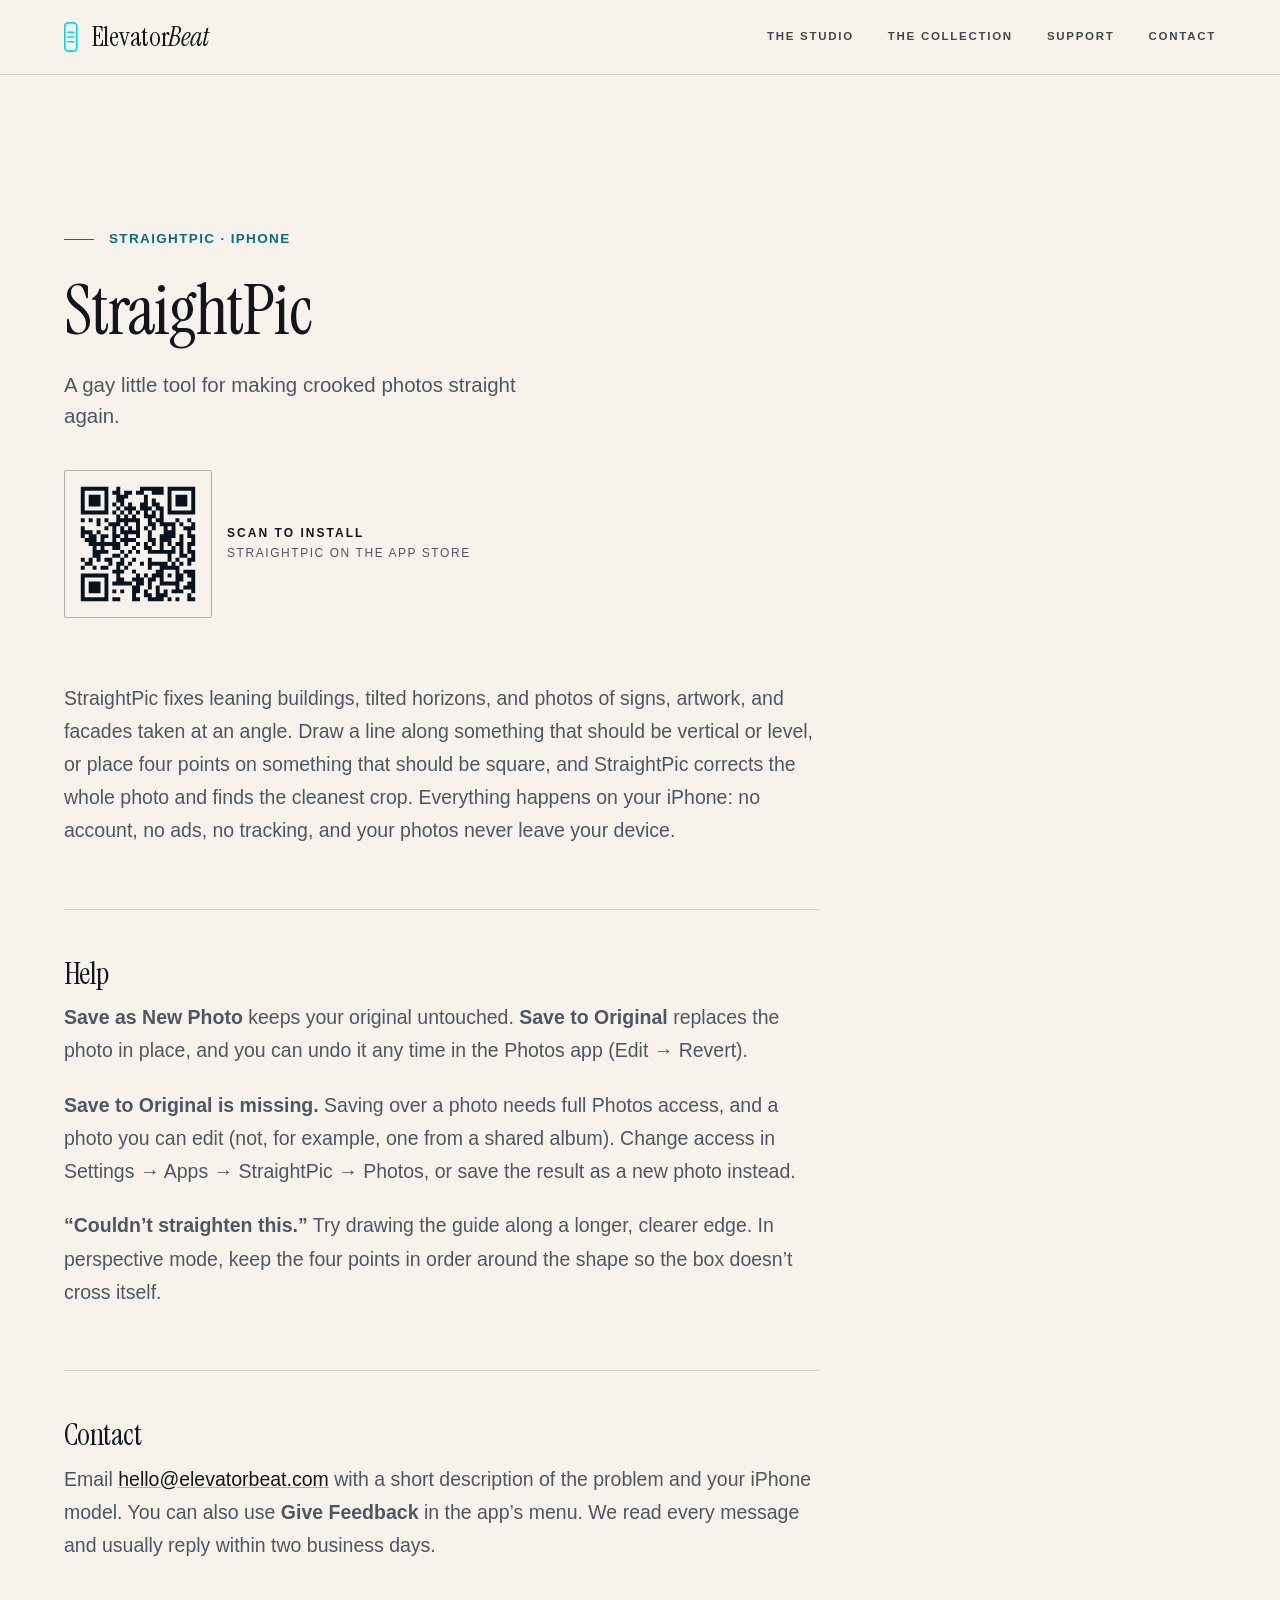
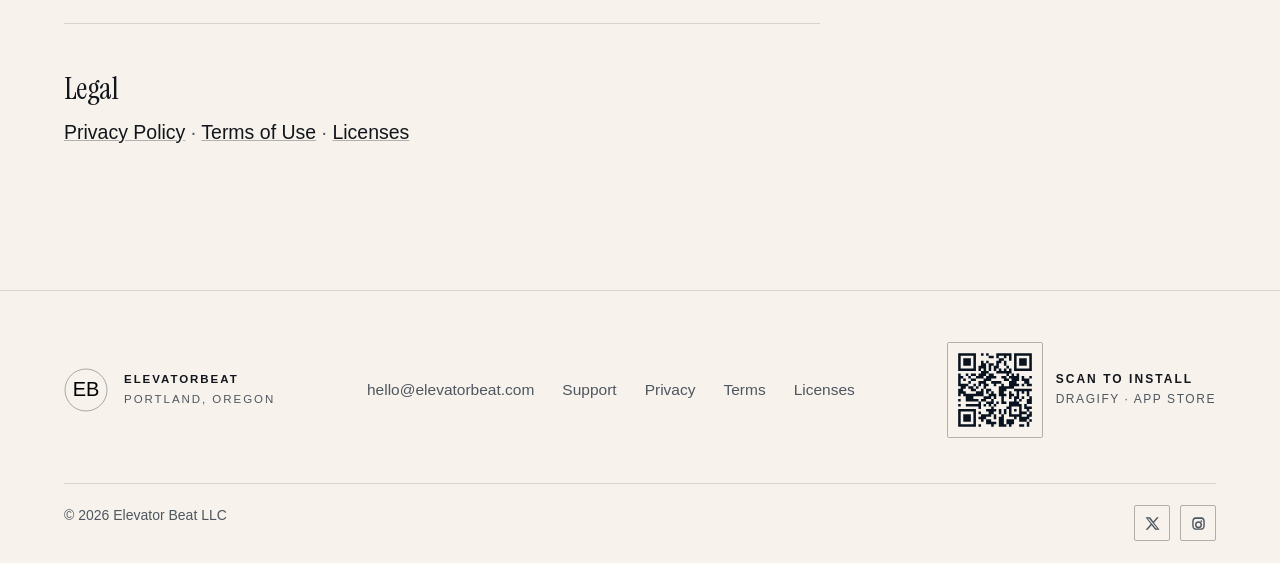
==== commit 516ff770: "Link StraightPic to the App Store with a scan-to-install QR Replaces the Coming soon button in the S" ====
--- a/straightpic/index.html
+++ b/straightpic/index.html
@@ -57,6 +57,16 @@
         <p class="eyebrow">StraightPic &middot; iPhone</p>
         <h1 class="display-l">StraightPic</h1>
         <p class="lede">A gay little tool for making crooked photos straight again.</p>
+        <p class="button-row">
+          <a class="btn btn-outline install-btn" href="https://apps.apple.com/us/app/straightpic/id6816278709" target="_blank" rel="noopener">
+            <svg class="apple-icon" viewBox="0 0 384 512" aria-hidden="true"><path d="M318.7 268.7c-.2-36.7 16.4-64.4 50-84.8-18.8-26.9-47.2-41.7-84.7-44.6-35.5-2.8-74.3 20.7-88.5 20.7-15 0-49.4-19.7-76.4-19.7C63.3 141.2 4 184.8 4 273.5q0 39.3 14.4 81.2c12.8 36.7 59 126.7 107.2 125.2 25.2-.6 43-17.9 75.8-17.9 31.8 0 48.3 17.9 76.4 17.9 48.6-.7 90.4-82.5 102.6-119.3-65.2-30.7-61.7-90-61.7-91.9zm-56.6-164.2c27.3-32.4 24.8-61.9 24-72.5-24.1 1.4-52 16.4-67.9 34.9-17.5 19.8-27.8 44.3-25.6 71.9 26.1 2 49.9-11.4 69.5-34.3z"/></svg>
+            App Store <span aria-hidden="true">&nearr;</span>
+          </a>
+          <a class="install-qr" href="https://apps.apple.com/us/app/straightpic/id6816278709" target="_blank" rel="noopener">
+            <img src="../assets/img/qr-straightpic.svg" width="148" height="148" alt="" loading="lazy">
+            <span class="install-qr-text">Scan to install<span>StraightPic on the App&nbsp;Store</span></span>
+          </a>
+        </p>
       </div>
     </section>
 
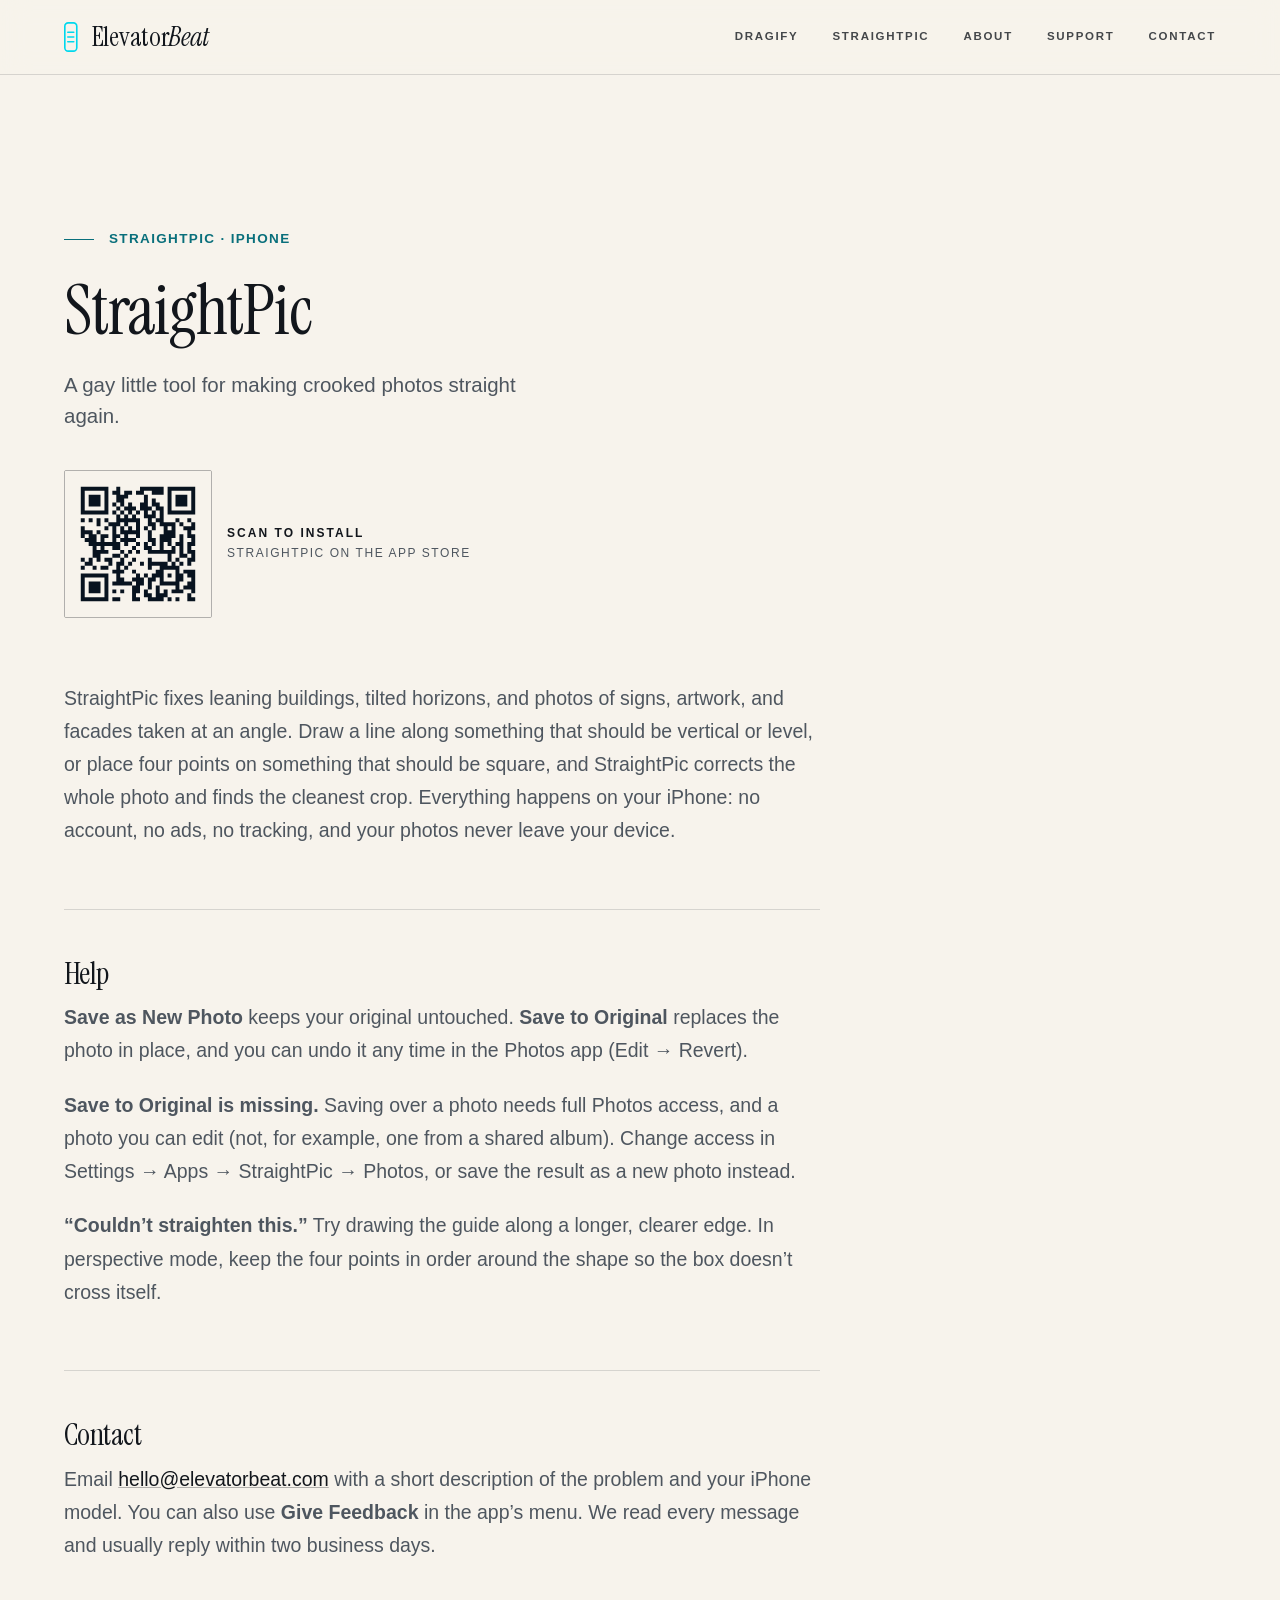
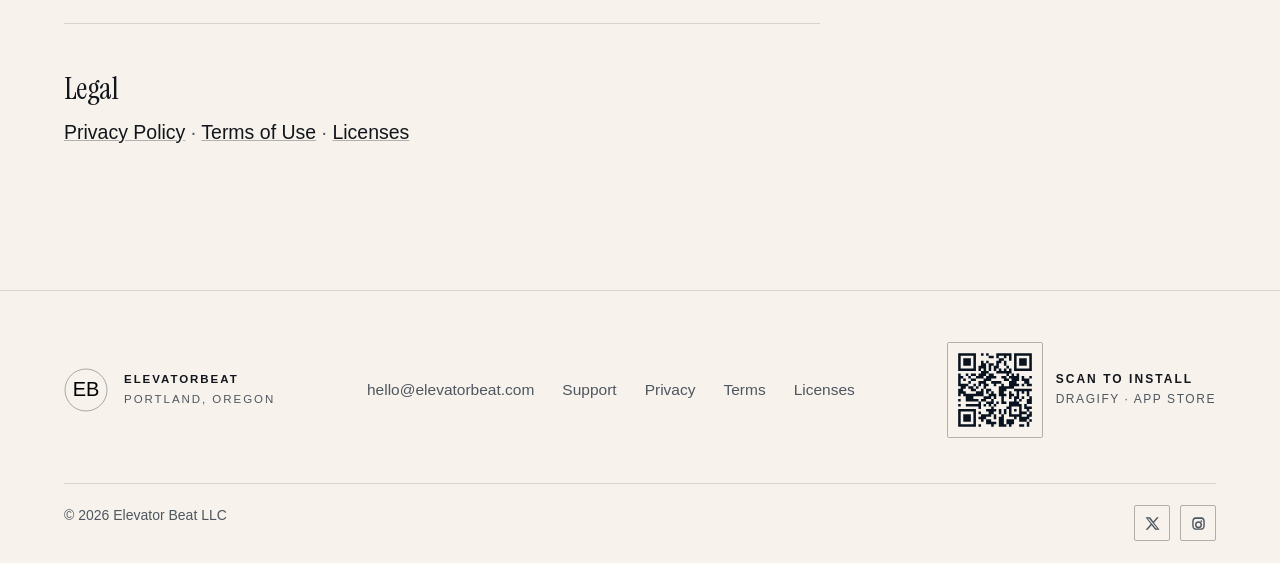
==== commit d3c323fc: "Lead with the apps: app shelf in the hero, apps-first order, plain copy The homepage now says up fro" ====
--- a/straightpic/index.html
+++ b/straightpic/index.html
@@ -22,8 +22,8 @@
   <meta name="twitter:description" content="A gay little tool for making crooked photos straight again.">
   <meta name="twitter:image" content="https://elevatorbeat.com/assets/og-image.jpg">
   <link rel="preload" as="font" type="font/woff2" href="../assets/fonts/instrument-serif-latin.woff2" crossorigin>
-  <link rel="stylesheet" href="../styles.css?v=20260804a">
-  <script defer src="../script.js?v=20260804a"></script>
+  <link rel="stylesheet" href="../styles.css?v=20261001c">
+  <script defer src="../script.js?v=20261001c"></script>
 </head>
 <body>
   <a class="skip-link" href="#main">Skip to content</a>
@@ -43,8 +43,9 @@
         <span class="sr-only">Open navigation</span>
       </button>
       <nav class="site-nav" id="site-nav" aria-label="Primary navigation" data-nav>
-        <a href="../index.html#studio">The studio</a>
-        <a href="../index.html#collection">The collection</a>
+        <a href="../index.html#dragify">Dragify</a>
+        <a href="../index.html#straightpic">StraightPic</a>
+        <a href="../index.html#studio">About</a>
         <a href="../support.html">Support</a>
         <a href="../contact.html">Contact</a>
       </nav>
--- a/styles.css
+++ b/styles.css
@@ -302,7 +302,8 @@
    the label never needs to be bigger to carry weight — the letterspacing does
    the work.
 
-   SOLID is spent once per page, on the arrival. OUTLINE is the working action
+   SOLID is reserved for downloading an app — the one action this site exists
+   to get — and appears once per app room. OUTLINE is the working action
    everywhere else: a hairline box, which is the same annotation vocabulary as
    the rail and the plan drawing. QUIET is a text action with a rule under it.
 
@@ -761,6 +762,62 @@
    the full size it ran to three and the third line crossed the pavilion. */
 .chapter--arrival h1 { font-size: clamp(42px, 5vw, 76px); max-width: 20ch; }
 
+/* THE SHELF. The arrival's job is to put the two apps in front of the visitor
+   by name, icon and one plain line each, so nobody has to scroll to learn this
+   is a studio that ships iPhone apps. Each tile is an outline button grown to
+   hold an icon — the same hairline box and the same hover (border to full
+   ink) — not a card: no fill, no shadow. Midnight-tinted glass behind it only
+   so the hairline and the soft line hold up over the painting. */
+.app-shelf {
+  display: grid;
+  grid-template-columns: repeat(2, minmax(0, 1fr));
+  gap: 16px;
+  max-width: 820px;
+  margin: clamp(28px, 3vw, 40px) 0 0;
+  padding: 0;
+  list-style: none;
+}
+.app-tile {
+  display: flex;
+  align-items: center;
+  gap: 18px;
+  height: 100%;
+  padding: 18px 22px 18px 18px;
+  border: 1px solid var(--line-strong);
+  border-radius: var(--radius);
+  background: rgba(5, 12, 21, .42);
+  color: var(--text);
+  text-decoration: none;
+  transition: border-color .18s var(--ease), background .18s var(--ease);
+}
+.app-tile:hover { border-color: var(--text); background: rgba(5, 12, 21, .6); }
+.app-tile .app-icon { width: 64px; height: 64px; border-radius: 15px; }
+.app-tile-text { display: grid; gap: 3px; min-width: 0; }
+.app-tile-name {
+  font-family: var(--font-display);
+  font-size: 30px;
+  line-height: 1.05;
+}
+.app-tile-line { font-size: 16px; line-height: 1.4; color: var(--text-soft); }
+.app-tile-cta {
+  margin-top: 6px;
+  font-size: 11.5px;
+  font-weight: 600;
+  letter-spacing: .12em;
+  text-transform: uppercase;
+  color: var(--text);
+}
+@media (max-width: 760px) {
+  .app-shelf { grid-template-columns: 1fr; gap: 12px; }
+  .app-tile { padding: 14px 16px 14px 14px; gap: 14px; }
+  .app-tile .app-icon { width: 56px; height: 56px; border-radius: 13px; }
+  .app-tile-name { font-size: 26px; }
+}
+
+/* A paper section one step down, to separate two paper sections that would
+   otherwise run together. --ground-sink is the token for exactly this. */
+.section--sink { background: var(--ground-sink); }
+
 /* The two interludes. Both are the same component sized to hold a short passage
    over the open third of their own painting, and neither is allowed to grow into
    a second full-height arrival — the arrival is the only chapter on the page that
@@ -897,6 +954,8 @@
   text-wrap: balance;
 }
 .room-label .body-copy { max-width: 38ch; }
+.room-label .button-row { margin-top: 30px; }
+.room-statement { margin-top: clamp(40px, 4vw, 56px); }
 
 /* ---------- The tag row ----------
    Platform, kind and status, with a 14px line-drawn glyph each. It replaces a
@@ -1314,60 +1373,6 @@
 .page-body li { margin-bottom: .5em; }
 .page-body a { color: var(--text); text-decoration-color: var(--line-strong); }
 .page-body a:hover { color: var(--accent); }
-
-/* ==========================================================================
-   Canonical-policy dialog
-   Dragify's terms and privacy policy are maintained on dragifyapp.com; this
-   frames that page rather than keeping a second copy here that would then need
-   updating twice. Native <dialog>, so focus trapping, Esc-to-close and
-   background inertness are the browser's job.
-   ========================================================================== */
-.legal-modal {
-  width: min(940px, calc(100vw - 32px));
-  height: min(86svh, 900px);
-  max-width: none;
-  max-height: none;
-  padding: 0;
-  border: 1px solid var(--line-strong);
-  border-radius: var(--radius);
-  background: var(--ground);
-  color: var(--text);
-  overflow: hidden;
-}
-.legal-modal::backdrop { background: rgba(5, 12, 21, .70); }
-.legal-modal-bar {
-  display: flex;
-  align-items: center;
-  gap: 16px;
-  padding: 15px 16px 15px 24px;
-  border-bottom: 1px solid var(--line);
-}
-.legal-modal-bar h2 { flex: 1; min-width: 0; margin: 0; font-size: 22px; }
-.legal-modal-open { flex: none; font-size: 15px; color: var(--accent); text-decoration: none; }
-.legal-modal-open:hover { text-decoration: underline; }
-.legal-modal-close {
-  flex: none;
-  display: inline-flex;
-  align-items: center;
-  justify-content: center;
-  width: 40px;
-  height: 40px;
-  padding: 0;
-  border: 1px solid var(--line-strong);
-  border-radius: var(--radius);
-  background: none;
-  color: var(--text);
-  cursor: pointer;
-}
-.legal-modal-close:hover { border-color: var(--accent); }
-.legal-modal-close svg { width: 19px; height: 19px; fill: currentColor; }
-.legal-modal-frame {
-  display: block;
-  width: 100%;
-  height: calc(100% - 71px);
-  border: 0;
-  background: #fff;
-}
 
 /* ==========================================================================
    Responsive
@@ -1496,6 +1501,5 @@
   .button-row .btn-primary { flex: 1 1 260px; }
   .footer-bar { flex-direction: column; align-items: flex-start; }
   .form-row { grid-template-columns: 1fr; }
-  .legal-modal { width: 100vw; height: 100svh; border: 0; border-radius: 0; }
-}
-
+}
+
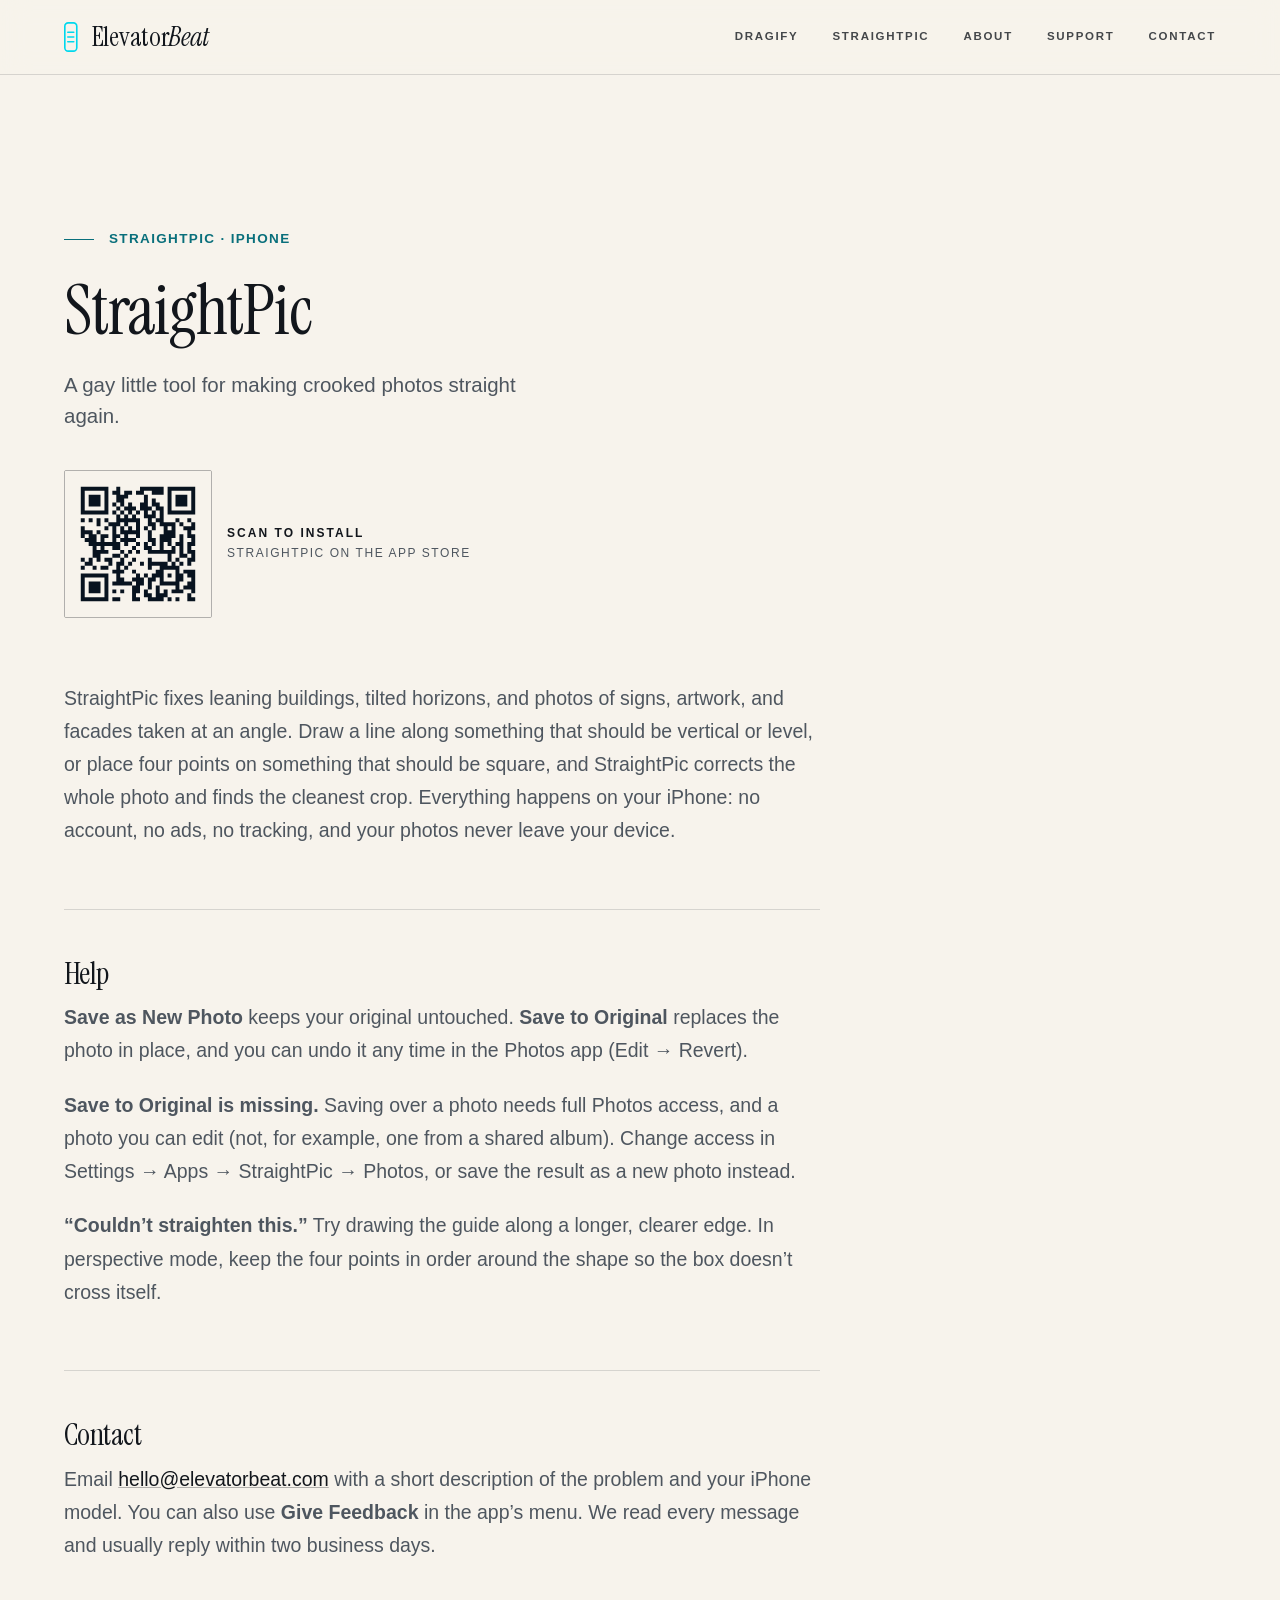
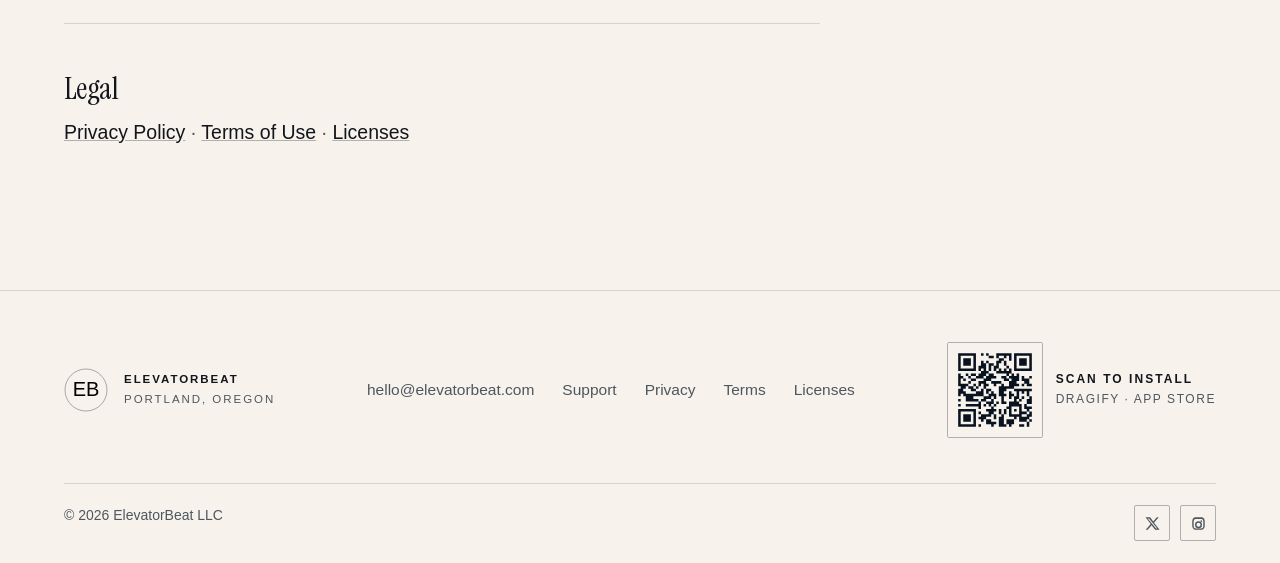
==== commit cdb072d0: "Normalize company name to ElevatorBeat LLC Co-Authored-By: Claude Sonnet 5.5 <noreply@anthropic.com>" ====
--- a/straightpic/index.html
+++ b/straightpic/index.html
@@ -120,7 +120,7 @@
       </a>
     </div>
     <div class="container footer-bottom">
-      <p>&copy; 2026 Elevator Beat LLC</p>
+      <p>&copy; 2026 ElevatorBeat LLC</p>
       <div class="footer-social">
         <a href="https://x.com/elevatorbeat" target="_blank" rel="noopener" aria-label="ElevatorBeat on X">
           <svg viewBox="0 0 24 24" aria-hidden="true"><path d="M18.9 2H22l-7.6 8.7L23.3 22h-7.1l-5.6-7.3L4.2 22H1l8.2-9.4L.9 2H8.2l5 6.7L18.9 2Zm-1.2 18h1.9L6.4 4H4.3l13.4 16Z"/></svg>
